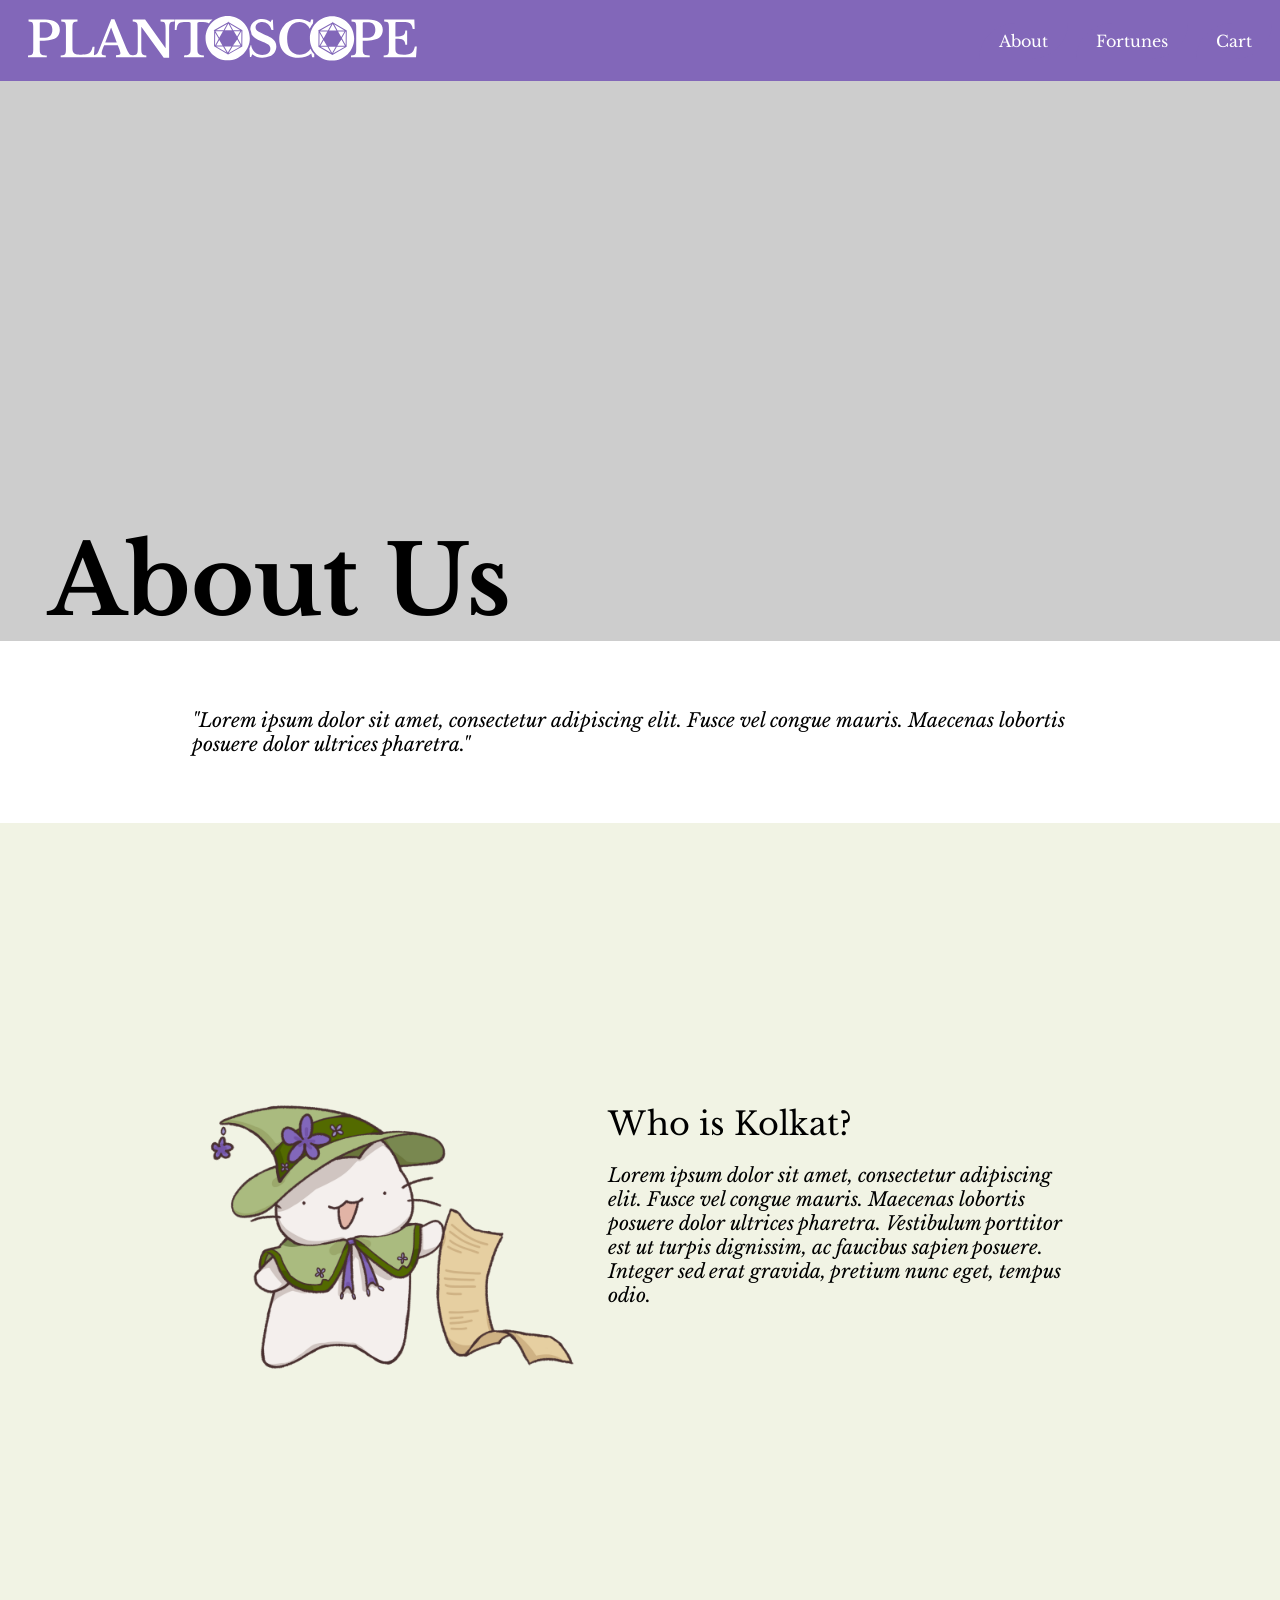
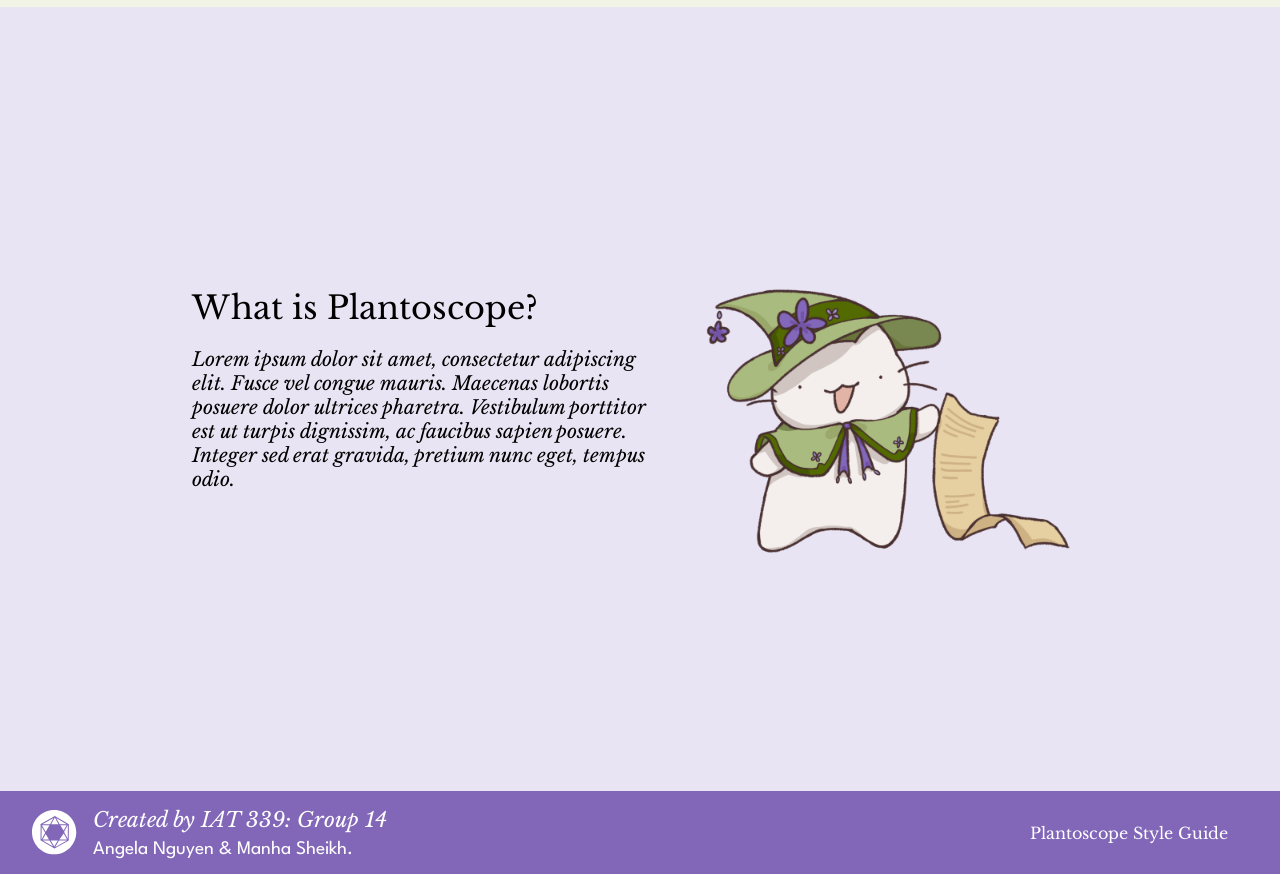
==== about.html @ 6a0a6029 "changed home to index, and style-guide.html. relinked everything" ====
<!doctype html>

<html lang="en">
  <!-- 
  About page!
  -->

  <head>
    <meta charset="utf-8">
    <title>✿ [About] Plantoscope</title>

    <meta name="viewport" content="width=device-width, initial-scale=1">

    <link href="css/main.css" rel="stylesheet">
    <link href="css/about.css" rel="stylesheet">
  </head>

  <body class="remove-pad-marg">
    <div class="body-wrapper">
      <!-- Navigation on the top page -->
      <header>
        <h1 class="visually-hidden">Plantoscope: About</h1>
        <nav>
          <a class="button-nav" href="index.html">
            <img class="nav-logo" src="img/logo.svg" alt="Plantoscope Logo">
          </a>
          <div>
            <a class="button-nav" href="about.html">About</a>
            <a class="button-nav" href="product_listing.html">Fortunes</a>
            <a class="button-nav" href="cart.html">Cart</a>
          </div>
        </nav>
      </header>

      <!-- Hero section -->
      <div class="hero hero-fix">
        <h1 class="hero-heading">About Us</h1>
      </div>

      <!-- Rest of body -->
      <div class="section section-short">
        <h3>
          "Lorem ipsum dolor sit amet, consectetur adipiscing elit. Fusce vel congue mauris. Maecenas lobortis posuere dolor ultrices pharetra."
        </h3>
      </div>

      <div class="section section-row section-green">
        <img class="section-img" src="img/kolkat.png" alt="Kolkat">
        <div>
          <h2>Who is Kolkat?</h2>
          <h3>
            Lorem ipsum dolor sit amet, consectetur adipiscing elit. Fusce vel congue mauris. Maecenas lobortis posuere dolor ultrices pharetra. Vestibulum porttitor est ut turpis dignissim, ac faucibus sapien posuere. Integer sed erat gravida, pretium nunc eget, tempus odio.
          </h3>
        </div>
      </div>

      <div class="section section-row section-purple">
        <div>
          <h2>What is Plantoscope?</h2>
          <h3>
            Lorem ipsum dolor sit amet, consectetur adipiscing elit. Fusce vel congue mauris. Maecenas lobortis posuere dolor ultrices pharetra. Vestibulum porttitor est ut turpis dignissim, ac faucibus sapien posuere. Integer sed erat gravida, pretium nunc eget, tempus odio.
          </h3>
        </div>

        <img class="section-img" src="img/kolkat.png" alt="Kolkat">
      </div>
    </div>

    <!-- Footer ALWAYS under the minimum 100% vh -->
    <footer>
      <!-- left side of footer that stacks on top -->
      <div class="footer">
        <div class="footer-left">
          <img alt="Plantoscope Small logo" src="img/small-logo.svg">
          <div class="footer-text">
            <h4>Created by IAT 339: Group 14</h4>
            <h5>Angela Nguyen & Manha Sheikh.</h5>
          </div>
        </div>
        <!-- right side of footer, button to the style guide. -->
        <a class="button-nav" href="style-guide.html"> Plantoscope Style Guide</a>
      </div>
    </footer>
  </body>
</html>
---- css/main.css ----
/*
  STYLE GUIDE STYLING 
  Default styling for the style guide 
*/

/* Import fonts.css */
@import url("./fonts.css");

/*variables: https://www.w3schools.com/CSS/css3_variables.asp */
:root {
  --transition-duration: 0.2s;

  /* purples */
  --neutral-purple: #e9e4f3;
  --light-purple: #9e93c9;
  --medium-purple: #8267b9;
  --dark-purple: #534372;

  /* greens */
  --neutral-green: #f1f3e4;
  --light-green: #a9ba7f;
  --medium-green: #739600;
  --dark-green: #526903;

  /* monochromes */
  --light-greyish-green: #969f94;
  --light-greyish-purple: #a59eac;
  --medium-grey: #808080;
  --light-grey: #cdcdcd;
  --white: #ffffff;
  --black: #000000;
  --off-black: #323232;
}

/* Global setting to border-box*/
*,
*::before,
*::after {
  box-sizing: border-box;
}

body {
  padding: 2rem;

  /* Default page font */
  font-family: "League_Spartan", sans-serif;
  font-style: normal;
  font-weight: 300;
}

.element {
  padding-bottom: 2rem;
  border-top-width: 0.15rem;
  border-top-style: solid;
  border-top-color: black;
}

/*
  Headings
*/
h1 {
  /* LB bold */
  display: inline-block;
  font-family: "Libre_Baskerville";
  font-weight: bold;
  font-style: normal;
  font-size: 3rem;
}

h2 {
  /* LB regular */
  font-family: "Libre_Baskerville";
  font-weight: normal;
  font-style: normal;
  font-size: 2rem;
}

h3 {
  /* LB italic */
  font-family: "Libre_Baskerville";
  font-weight: normal;
  font-style: italic;
  font-size: 1.2rem;
}

h4 {
  /* LB italic */
  font-family: "Libre_Baskerville";
  font-weight: normal;
  font-style: italic;
  font-size: 1.3rem;
}

h5,
summary {
  font-family: "League_Spartan";
  font-weight: normal;
  font-style: normal;
  font-size: 1.2rem;
}

p,
label {
  font-family: "League_Spartan";
  font-weight: 300;
  font-style: normal;
  font-size: 1.2rem;
}

.caption {
  font-family: "League_Spartan";
  font-weight: 300;
  font-style: italic;
  font-size: 1.1rem;
}

nav a:hover,
nav a:focus {
  text-decoration: none;
}

code {
  background-color: #eee;
  padding: 0.5rem;
  display: block;
}

summary {
  color: var(--dark-green);
}

/* 
  INTERACTIVE ELEMENTS -------------------
*/

.button {
  font-family: "Libre_Baskerville", serif;
  font-style: italic;
  font-size: 1.25rem;
  padding: 2px 24px;
  /* make corners round: https://www.w3schools.com/css/css3_borders.asp */
  border-radius: 8px;
  border: 2px solid var(--light-green);
  color: var(--light-green);
  background-color: var(--neutral-green);
  transition: 0.5s;
}

.button:hover {
  border-top-left-radius:0;
  border-bottom-right-radius:0;
  border-top-right-radius: 50px;
  border-bottom-left-radius: 50px;
  border-color: var(--dark-green);
  color: white;
  background-color: var(--medium-green);
  border: 2px solid var(--dark-green);
}

.button:active {
  border-color: var(--dark-green);
  color: white;
  background-color: var(--dark-green);
  border: 2px solid var(--dark-green);
  transition: 0.25s;
}

/* Styling for the navigation bar + its buttons */
nav {
  display: flex;
  flex-direction: column;
  align-items: center;
  gap: 1rem;
  width: 100%;
  background-color: var(--medium-purple);
  padding: 0.5rem;
}

nav div {
  display: flex;
  flex-wrap: wrap;
  justify-content: center;
  /* flex-direction: column; */
  gap: 0.5rem;
}

.button-nav {
  font-family: "Libre_Baskerville";
  font-weight: normal;
  display: inline-block;
  padding: 0.5rem 1.25rem;
  color: white;
  text-decoration: none;
  transition-property: background-color;
  transition-duration: 0.5s;
  background-color: var(--medium-purple);
}

nav div .button-nav {
  border-top-left-radius: 50px;
  border-bottom-right-radius: 50px;
}

.button-nav:hover {
  background-color: var(--medium-green);
}

.button-nav:active {
  background-color: var(--dark-green);
  color: white;
  transition: 0.25s;
}

.nav-logo {
  height: auto;
  width: 100%;
  display: block;
}

.intext-link {
  font-family: "Libre Baskerville";
  font-style: italic;
  color: var(--dark-purple);
  transition: 0.3s;
}

.intext-link:hover,
.intext-link:focus {
  color: var(--medium-purple);
  text-decoration: underline dashed;
}

.intext-link:active {
  color: var(--dark-green);
  transition: 0.2s;
}

/*
  FORM ELEMENTS -------------------
*/
/* make form fields stack vertically with spacing */
.form-column {
  display: flex;
  flex-direction: column;
  gap: 8px;
}

/* make them a row instead. */
.form-row {
  display: inline-flex;
  flex-direction: row;
  flex-wrap: wrap;
  width: 100%;
  gap: 8px;
}

/* allow it */
.form-row .text-input-label {
  flex: 1 1 130px;
  width: auto;
}

/*
  Labels
*/

.text-input-label {
  display: flex;
  flex-direction: column;
  gap: 4px;
  font-weight: normal;
  width: 100%;
}

/*
  Radio Button

  References:
  - https://moderncss.dev/pure-css-custom-styled-radio-buttons/
  - https://dev.to/shubhamtiwari909/custom-checkbox-and-radio-buttons-in-css-2n38
  - https://www.w3schools.com/howto/howto_css_custom_checkbox.asp
  - https://developer.mozilla.org/en-US/docs/Learn_web_development/Extensions/Forms/UI_pseudo-classes?utm_source=chatgpt.com#using_generated_content_with_pseudo-classes 
  - https://developer.mozilla.org/en-US/play?uuid=8b6abb93f48a552d18a3b12d961fb0dc7f7cf51d&state=vVLBbtswDP0VQqe0iOPEQXtQvAJbP2HHeQdaom01iiRIcuq0yL8PVpI1Cbagh2EXQXzkI58e9c66uNGMs7KxfvNUGYCyUaRloJgigFJTS0Y%2BPXfWBoKd7T00uLVeRYLG9yqW%2BbHkSHDHy8jFmvTvEKBUxvUR4s7Rl4p5lMpWDAxuxjA1qxhsUfdjLDryflcxyM86PB%2FA04D8fEKZu3%2BtoUaDBq80fDuA%2F0tDiB5f6z948f0jcVNLmZ%2FttMyPq2ZTJkJgnCUtPy61%2FIT3kYnOEXo0gjgYa2hVmX1lKnOD8qpk7DgUczesxrgj1XbxDKitl%2BSzkdUHDotLnEPhBghWKwmtx11K5ffwVb70IQaIHYGzQUVlDdgmxaIjsa7tQAGsSUikIUKNgbQyBPf52GRLPiqBOkOtWsMhK46DbR%2FHsk%2B8kPOaGuvp8FKpgtO441BrK9aplbAmkokcKgYVW535sbj2Y%2FEXPx5PMIp1621vZCastp6DJ5kyjTUxC%2BqNOCxmBW0SGD2aMG6WH64aI02WbpjC0g13EARqmszvLmsz61WrDAdBJpL%2FSCZ7OaDWMJ8tAxAGypS5bU5aA8lLkz6la3Gm63q06GslspreFPnJfFY8TOF0PjxOoRip%2B%2FSbX8bPzKYsdrQhxplEv2b7Xw%3D%3D&srcPrefix=%2Fen-US%2Fdocs%2FLearn_web_development%2FExtensions%2FForms%2FUI_pseudo-classes%2F
  - https://www.youtube.com/watch?v=YEmdHbQBCSQ for visual learning of positons  
*/
.radio-button-container {
  display: inline-flex;
  flex-direction: row;
  align-items: flex-start;
  gap: 8px;
}

.radio-button {
  /* hides the default radio button */
  appearance: none;
  outline: none;
  margin: 0;
  padding: 0;

  /* custom styling */
  width: 20px;
  height: 20px;
  border-top-left-radius: 50%;
  border-bottom-right-radius: 50%;
  border: 2px solid var(--light-purple);
  flex-shrink: 0;

  position: relative;
}

.radio-button:checked {
  border: 2px solid var(--medium-green);
}

/* need to create a "pseudo element" for the custom tick on a radio button*/
.radio-button::before {
  content: "";
  width: 10px;
  height: 10px;
  border-top-left-radius: 50%;
  border-bottom-right-radius: 50%;
  background-color: var(--medium-green);

  position: absolute;
  top: 50%;
  left: 50%;
  transform: translate(-50%, -50%) scale(0);
}

.radio-button:checked::before {
  transform: translate(-50%, -50%) scale(1);
}

.radio-button:hover,
.radio-button:focus {
  outline: none;
  border: 2px solid var(--medium-green);
}

/*
  Text Input fields
*/
/* default input field styling */
.text-input {
  min-width: none;
  width: 100%;
  padding-top: 8px;
  padding-bottom: 8px;
  padding-left: 12px;
  padding-right: 12px;
  border: 2px solid var(--light-green);
  border-top-left-radius: 12px;
  border-bottom-right-radius: 12px;
}

/* when the input field is hovered on */
.text-input:hover {
  transition-duration: var(--transition-duration);
  border: 2px solid var(--medium-green);
  border-top-left-radius:0;
  border-bottom-right-radius:0;
  border-top-right-radius: 12px;
  border-bottom-left-radius: 12px;
  outline: none;
}

/* when the input field is currently selected/active */
.text-input:focus {
  border: 2px solid var(--light-purple);
  border-top-left-radius:0;
  border-bottom-right-radius:0;
  border-top-right-radius: 12px;
  border-bottom-left-radius: 12px;
  outline: none;
}

/* Placeholder text when nothing is entered */
.text-input::placeholder {
  color: var(--light-greyish-purple);
}

/*
  Image Links
*/
.image-link-a {
  display: inline-flex;
  position: relative;
  border: 2px solid var(--light-purple);
  border-radius: 8%;
  transition: var(--transition-duration);
}

.image-link-img {
  /* 
    I wanted to resize the image... 
    its quite big.
  */
  max-width: 300px;
  min-width: 150px;
  width: 100%;
  height: auto;
  transition: var(--transition-duration);
}

/* 
  adds yet another pseudo
  this time over the image, similar to the radio button tick.
*/
.image-link-a::before {
  content: "🔗";
  position: absolute;
  top: 0;
  right: 0;
  padding: 8px;

  /* 
    force this to render above when the image gets transformed 
    reference: https://developer.mozilla.org/en-US/docs/Web/CSS/Reference/Properties/z-index
  
    the "future" transformation of the image will be scaled down,
    causing the pseudo element to be "under" the image, which isn't what
    I wanted! by setting z-index to 1, it forces the pseudo element
    to be rendered above the image because the image has a default z-index of 0.
  */
  z-index: 1;
}

.image-link-a:hover {
  border: 2px solid var(--medium-green);
  border-radius: 5%;
}

/*
  Affects the image only when the link is hovered on,
  and not just the image itself!
*/
.image-link-a:hover .image-link-img {
  transform: scale(0.95);
}

/* 
  TEXT ELEMENTS -------------------
*/

/*
  Ordered list
  reference: https://catalin.red/css3-ordered-list-styles/
*/
.num-list-green::marker {
  font-family: "Libre_Baskerville", serif;
  font-style: normal;
  color: var(--dark-green);
}

.num-list-purple::marker {
  font-family: "Libre_Baskerville", serif;
  font-style: normal;
  color: var(--dark-purple);
}

/* 
  COMBINED ELEMENTS -------------------
*/

/* product listing stuff */
.box {
  display: flex;
  gap: 1rem;
  flex-wrap: wrap;
  justify-content: center;
  align-items: center;
}

.product-grid {
  /* Removes the padding around the ul */
  padding: 1rem;
  justify-items: space-around; /* so the listings aren't touching the edge */
  grid-template-columns: auto;
  /* add more space between each row */
  row-gap: 3rem;
}

/* effects only the li in .product-grid */
.product-grid.box {
  max-width: fit-content;
}

.product-grid li {
  list-style: none;
  display: inline-block;
  width: 100%;
  max-width: 350px;
}

/* link of each item */
.grid-item {
  display: inline-block;
  text-decoration: none;
  transition: 0.3s;
}

.card-container {
  border: 1px solid var(--black);
  border-radius: 8px;
  border: 2px solid var(--light-green);
  padding: 1rem;
  background-color: var(--neutral-green);
  transition-duration: 0.3s;
}

.product-name {
  font-family: "Libre Baskerville";
  font-style: normal;
  font-weight: normal;
  font-size: 1.5rem;
  color: var(--dark-green);
  text-decoration: none;
  transition-duration: 0.3s;
  margin: 24px0 8px0;
}

.product-price {
  font-family: "League_Spartan";
  font-weight: normal;
  color: var(--dark-green);
  text-decoration: none;
  transition-duration: 0.3s;
  margin:0;
  margin-bottom: 8px;
}

.product-details {
  /* display: flex;
  flex-direction: column;
  gap: 8px; */
  width: fit-content;
  height: fit-content;
  display: flex;
  flex-direction: column;
  gap: 16px;
  margin-top: 16px;
}

.grid-item:hover .card-container,
.grid-item:focus .card-container {
  background-color: var(--dark-green);
  border-color: var(--dark-green);
}

.grid-item:hover .product-name,
.grid-item:focus .product-name {
  color: var(--neutral-green);
}

.grid-item:hover .product-price,
.grid-item:focus .product-price {
  color: var(--neutral-green);
}

.product-image {
  /* change width to fit within the product listing */
  width: 100%;
  height: auto;
  border-radius: 8px;
}

/*
  Payment form stuff

  At least the field and name is reusable!
*/
.payment-form-legend {
  font-family: "Libre_Baskerville", serif;
  font-size: 1.3rem;
  color: var(--dark-purple);
  margin-left: -9px;
  padding-left: 8px;
  padding-right: 8px;
}

.payment-form-group {
  display: flex;
  flex-direction: column;
  gap: 8px;
  padding: 16px;
  border-radius: 8px;
  border: 2px solid var(--light-grey);
  border-style: dashed;
}

.payment-form {
  gap: 24px;
  display: flex;
  flex-direction: column;
  max-width: 800px;

  container-type: inline-size;
}

/*
  Specific form groups
*/
.payment-form-ratio-1-2 {
  display: grid;
  grid-template-columns: auto;
  gap: 8px;
}

/* 
COMPONENTS 
*/

.page {
  padding: 0;
  margin: 0;
}

.section {
  padding: 3rem;
}

.section-center{
  display: flex;
  flex-direction: column;
  align-items: center;
  padding: 0 2rem;
}

.section .button {
  width: fit-content;
  margin-left: auto;
}

.light-purple {
  background-color: var(--light-purple);
  color: var(--white);
}

/* NEWS COMPONENT */
.news {
  display: flex;
  flex-direction: column;
  /* grid-template-columns: auto auto; */
  gap: 2rem;
  align-items: center;
  border-bottom: 2px dashed var(--medium-grey);
}

.news-img {
  max-width: 100%;
  height: auto;
}

.news-title {
  padding-top: 2rem;
  font-size: 1.2rem;
}

@media (min-width: 600px) {
  /* make each news element a grid box so title can span two columns */
  .news {
    display: grid;
    grid-template-columns: auto auto;
    padding-bottom: 3rem;
  }

  .news-details {
    /* getting the title to span two colums: https://www.w3schools.com/css/css_grid_item.asp */
    grid-column-start: 1;
    grid-column-end: 3;
    /* margin-bottom: 1rem; */
    font-size: 1.5rem;
  }
}

@media (min-width: 900px) {
  /* when screen gets big enough for two colums  */
  .news-grid {
    display: grid;
    grid-template-columns: auto auto;
    gap: 2rem;
  }
}

@media (min-width: 1200px) {
  /* news size gets maxxed out */
  .news {
    max-width: 373.375px;
  }

  .news-grid {
    /* justify-content: space-around; */
    gap: 4rem;
  }
}

@media (min-width: 500px) {
  .section {
    padding: 4rem;
  }
}
@media (min-width: 600px) {
  .section {
    padding: 5.5rem;
  }
}

@media (min-width: 700px) {
  .section {
    padding: 7rem;
  }
}

@media (min-width: 900px) {
  .section {
    padding: 9rem;
  }
}

@media (min-width: 1200px) {
  .section {
    padding: 12rem;
  }

  .section p,
  h2,
  .button {
    max-width: 816px;
  }

  .content-info {
    display: flex;
    flex-direction: column;
    align-items: center;
    gap: 3rem;
  }

  .content-info .button {
    /* stops it from moving right */
    margin-left: 0;
  }
}

.product-desc-card {
  display: grid;
  grid-template-columns: 1fr 1fr;
  gap: 3rem;
  max-width: 100%;
  align-items: center;

  border: 2px solid var(--medium-green);
  padding: 1rem;
  border-radius: 12px0;
  margin: 5rem 15rem;
}

.product-desc-img {
  width: 100%;
  height: auto;
  display: block;
}

.product-details h1,
h2 {
  justify-content: space-around;
  margin: 0;
  padding-right: 2rem;
}

.product-card-interact {
  /* display: flex; */
  align-items: end;
  max-width: fit-content;
}

/* 
HERO SECTION STYLING 
*/

.hero {
  /* gradients reference: https://www.w3schools.com/css/css3_gradients.asp */
  /* background-image: linear-gradient(to bottom, var(--medium-purple), var(--white)); */
  background-color: var(--light-grey);
  padding: 3rem;
  margin: auto;
  height: 35rem;
  position: relative;
}

.hero-heading {
  position: absolute;
  left: 3rem;
  bottom: 0;
  margin: 0;
}

.hero h1 {
  max-width: 80%;

  /* font-size: 6rem; */
}

@media (min-width: 500px) {
  .hero h1 {
    font-size: 4rem;
  }
}

@media (min-width: 800px) {
  .hero h1 {
    font-size: 5rem;
  }
}

@media (min-width: 1200px) {
  .hero h1 {
    font-size: 6rem;
  }
}

@container (min-width: 400px) {
  .payment-form-ratio-1-2 {
    grid-template-columns: 1fr 2fr;
  }
}

.payment-form-ratio-1-1 {
  display: grid;
  grid-template-columns: auto;
  gap: 8px;
}

@container (min-width: 400px) {
  .payment-form-ratio-1-1 {
    grid-template-columns: 1fr 1fr;
  }
}

.payment-form-ratio-1-1-1 {
  display: grid;
  grid-template-columns: auto;
  gap: 8px;
}

@container (min-width: 400px) {
  .payment-form-ratio-1-1-1 {
    grid-template-columns: 1fr 1fr;
    grid-auto-flow: dense;
  }

  /* 
  force the last child element to span both columns
  HAVE to use >* to target all elements 
  inside of the last child
  */
  .payment-form-ratio-1-1-1 > *:last-child {
    grid-column: span 2;
  }
}

@container (min-width: 550px) {
  .payment-form-ratio-1-1-1 {
    grid-template-columns: 1fr 1fr 1fr;
  }

  /* reset the last child element */
  .payment-form-ratio-1-1-1 > *:last-child {
    grid-column: auto;
  }
}

/*
  Checkbox
*/

.checkbox-label {
  display: flex;
  gap: 4px;
}

.checkbox-input {
  appearance: none;
  padding-right: 8px;

  width: 16px;
  height: 16px;
  border-radius: 2px;
  border: 2px solid var(--light-purple);

  position: relative;
}

.checkbox-input:hover {
  border: 2px solid var(--medium-green);
}

.checkbox-input:checked {
  border: 2px solid var(--medium-green);
}

.checkbox-input:checked:hover {
  border: 2px solid var(--light-green);
}

.checkbox-input::before {
  content: "✖";
  display: flex;
  align-items: center;
  justify-content: center;

  width: 16px;
  height: 16px;

  color: var(--medium-green);

  position: absolute;
  top: 45%;
  left: 50%;
  transform: translate(-50%, -50%) scale(0);
}

.checkbox-input:checked::before {
  transform: translate(-50%, -50%) scale(1);
}

/* 
  Dropdown menu stuff
  reference: https://developer.mozilla.org/en-US/docs/Learn_web_development/Extensions/Forms/Customizable_select 
*/
.dropdown-input {
  background-color: var(--neutral-green);
}

.dropdown-item {
  background-color: var(--neutral-green);
}

/*
  Hover states, the dropdown icon too are all
  overriden by the browser's default.
  there is a way to disable that depending on your browser (ex. chrome)
  but it's a hassle and I can't see it (I'm on firefox)
  - angela
*/

/*
  Checkout Cart
*/
.checkout-cart {
  display: flex;
  width: 100%;
  flex-direction: column;
  max-width: 1000px;
  gap: 16px;

  container-type: inline-size;
}

.checkout-cart-list {
  display: flex;
  flex-direction: column;
  max-width: 1000px;
  gap: 16px;

  border: 2px solid var(--medium-purple);
  padding: 16px;
  border-radius: 8px;
}

.checkout-item-card {
  display: grid;
  grid-template-columns: 1fr;
  align-items: center;
  padding: 16px;
  border: 1.5px solid var(--dark-green);
  border-radius: 12px;
  border-bottom-left-radius:0;
  border-top-right-radius:0;

  max-width: 100%;
}

.horizontal-bar {
  border: none;
  border-top: 2px dashed var(--light-green);
  width: 100%;
  border-radius: 2px;
  margin:0;
}

.checkout-cart-summary {
  display: flex;
  flex-direction: column;
  gap: 8px;

  padding: 16px;
  border: 2px solid var(--medium-purple);
  border-radius: 8px;
}

.checkout-cart-summary-row {
  display: flex;
  flex-direction: row;
  align-items: center;
  justify-content: space-between;
  height: fit-content;
}

.checkout-cart-emphasis-text {
  color: var(--dark-green);
  font-weight: bold;
  font-size: 1.2rem;
}

.visually-hidden {
  display: none;
}

/* Removes the padding */
.checkout-cart-summary-row h5,
.checkout-cart-summary-row p {
  margin-bottom:0;
  margin-top:0;
}

.checkout-item-img {
  max-width: 100px;
  height: auto;
}

.checkout-item-details {
  width: fit-content;
  height: fit-content;
  display: flex;
  flex-direction: column;
  gap: 16px;
  margin-top: 16px;
}

/* removes the auto margin */
.checkout-item-details h3,
.checkout-item-details p {
  margin: 0;
}

.checkout-quantity-button-group {
  width: fit-content;

  display: grid;
  grid-template-columns: auto auto auto;
  place-items: center;
  gap: 8px;
}

.checkout-quantity-button {
  background-color: var(--neutral-purple);
  width: 20px;
  height: 20px;
  border-top-left-radius: 50%;
  border-bottom-right-radius: 50%;
  border: 2px solid var(--light-purple);
  flex-shrink: 0;
}

.checkout-quantity-button:hover {
  background-color: var(--neutral-green);
  border: 2px solid var(--light-green);
}

.checkout-quantity-button:active {
  background-color: var(--neutral-green);
  border: 2px solid var(--medium-green);
  color: var(--dark-green);
}

.checkout-total-item-price {
  width: fit-content;
  font-weight: normal;
  color: var(--dark-green);
}

/*
  Media Query specifics
  since it's read top to bottom, these
  should be on the bottom for it to take effect
*/
@container (min-width: 400px) {
  .checkout-item-card {
    grid-template-columns: auto 1fr;
    row-gap:0;
    column-gap: 24px;
  }

  .checkout-quantity-button-group {
    width: 100%;
  }

  .checkout-item-details {
    margin-top:0;
  }
}

@container (min-width: 600px) {
  .checkout-item-card {
    grid-template-columns: auto 1fr auto auto;
    column-gap: 24px;
  }

  .checkout-item-details {
    margin-top:0;
  }
}

/*
  Branding guide at the end 
*/
.branding-guide {
  width: 100%;
  height: auto;
}

/* responsive screen stuff for product listing and nav bar*/
@media (min-width: 425px) {
  nav div {
    display: flex;
    flex-wrap: wrap;
    flex-direction: row;
    gap: 0.5rem;
  }
}

@media (min-width: 576px) {
  .box {
    display: grid;
    grid-template-columns: 1fr 1fr;
  }
}

@media (min-width: 768px) {
  .box {
    grid-template-columns: 1fr 1fr 1fr;
  }
}

@media (min-width: 1024px) {
  nav {
    display: flex;
    flex-direction: row;
    justify-content: space-between;
  }

  .nav-logo {
    height: auto;
    width: 100%;
    display: inline-block;
  }
}

/* Force Overrides */
.bold-text {
  font-weight: bold;
  font-style: normal;
}

/*
  Footer stuff
*/
.footer {
  display: flex;
  flex-direction: column;
  align-items: center;
  justify-content: center;
  width: 100%;
  background-color: var(--medium-purple);
  gap: 1.5rem;
  padding: 2rem;
}

.footer h4,
.footer h5 {
  /* remove the default margin used elsewhere */
  margin:0;
  color: var(--white);
}

.footer-text {
  display: flex;
  flex-direction: column;
  align-items: center;
  gap: 0.5rem;
}

.footer-left {
  display: flex;
  flex-direction: column;
  align-items: center;
  gap: 1rem;
}

.footer-left img {
  height: auto;
  width: 40px;
}

@media (min-width: 700px) {
  .footer {
    flex-direction: row;
    justify-content: space-between;

    /* top-bottom 1rem, left-right 2 rem*/
    padding: 1rem 2rem;
  }

  .footer-text {
    align-items: flex-start;
  }

  .footer-left {
    flex-direction: row;
    align-items: center;
  }

  .footer-left img {
    height: auto;
    width: auto;
  }
}
---- css/about.css ----
/* 
    the main body element comes with paddings ands tuff 
    todo: uniform this and move to a "main" css file.
    this is mainly just quickly put together for demonstration
*/
.remove-pad-marg {
  padding: 0;
  margin: 0;
}

.body-wrapper {
  display: flex;
  flex-direction: column;
  min-height: 100vh;
}

.page-inner {
  /* just sets the "universal" padding,
    fills out the entire space, and gaps by default*/
  flex: 1;
  display: flex;
  padding: 2rem;
  gap: 1rem;
}

.center-text {
  text-align: center;
  width: 100%;
  max-width: 400px;
}

.hero-fix{
    margin: 0;
}

.section-short{
  padding-top: 3rem;
  padding-bottom: 3rem;
}

.section-row{
  display: flex;
  flex-direction: row;
  gap: 1rem;
  justify-content: center;
  align-items: center;
}

/* TODO - Unify this */
.section-green{
  background-color: #f1f3e4;
}

.section-purple{
  background-color: #e9e4f3;
}

.section-img{
  width: 100%;
  max-width: 400px;
  height: auto;
  object-fit: cover;
}
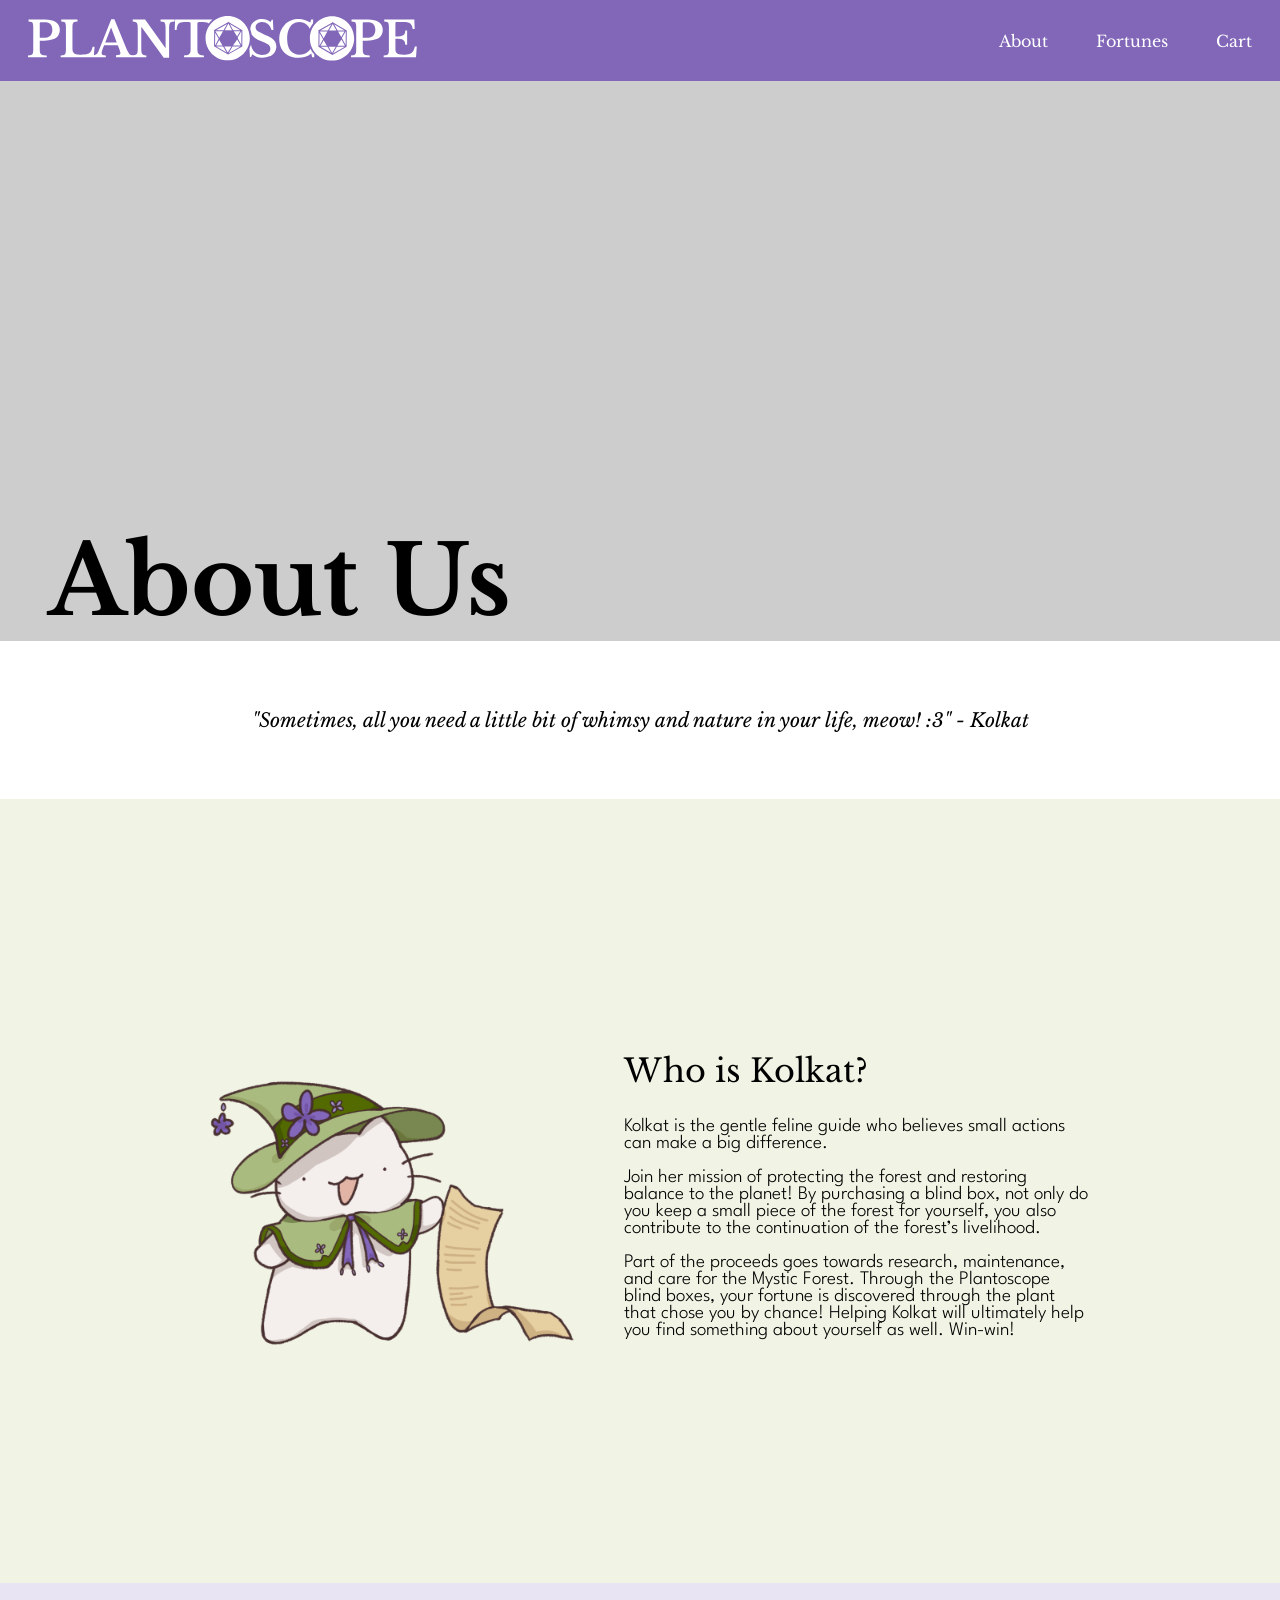
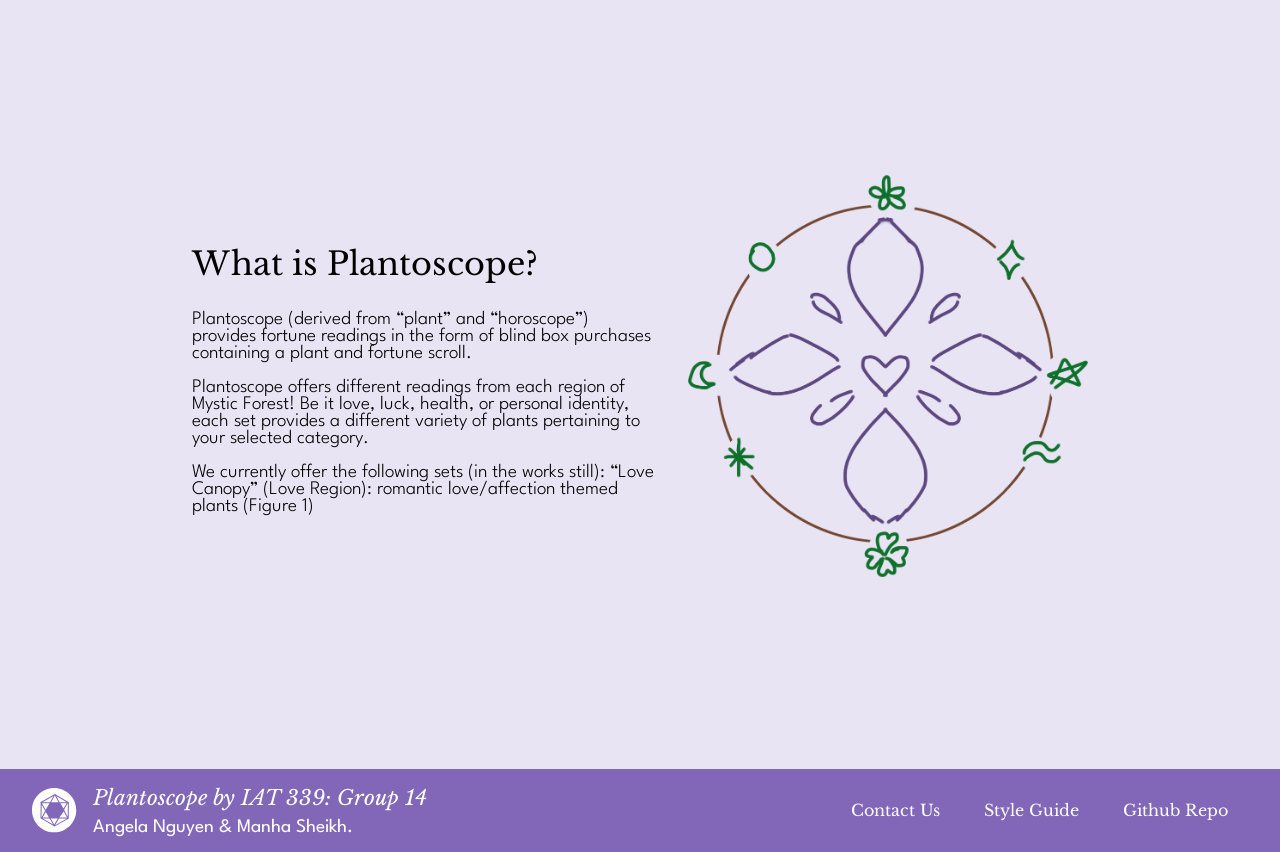
==== commit 233d065b: "modified about us page to have 'real' content, changed only footer on about us and contact page, add" ====
--- a/about.html
+++ b/about.html
@@ -38,9 +38,10 @@
       </div>
 
       <!-- Rest of body -->
-      <div class="section section-short">
+      <div class="section section-row section-short">
         <h3>
-          "Lorem ipsum dolor sit amet, consectetur adipiscing elit. Fusce vel congue mauris. Maecenas lobortis posuere dolor ultrices pharetra."
+          "Sometimes, all you need a little bit of whimsy and nature in your
+          life, meow! :3" - Kolkat
         </h3>
       </div>
 
@@ -48,21 +49,50 @@
         <img class="section-img" src="img/kolkat.png" alt="Kolkat">
         <div>
           <h2>Who is Kolkat?</h2>
-          <h3>
-            Lorem ipsum dolor sit amet, consectetur adipiscing elit. Fusce vel congue mauris. Maecenas lobortis posuere dolor ultrices pharetra. Vestibulum porttitor est ut turpis dignissim, ac faucibus sapien posuere. Integer sed erat gravida, pretium nunc eget, tempus odio.
-          </h3>
+
+          <p class="section-text">
+            Kolkat is the gentle feline guide who believes small actions can
+            make a big difference.
+            <br><br>
+            Join her mission of protecting the forest and restoring balance to
+            the planet! By purchasing a blind box, not only do you keep a small
+            piece of the forest for yourself, you also contribute to the
+            continuation of the forest’s livelihood.
+            <br><br>
+            Part of the proceeds goes towards research, maintenance, and care
+            for the Mystic Forest. Through the Plantoscope blind boxes, your
+            fortune is discovered through the plant that chose you by chance!
+            Helping Kolkat will ultimately help you find something about
+            yourself as well. Win-win!
+          </p>
         </div>
       </div>
 
       <div class="section section-row section-purple">
         <div>
           <h2>What is Plantoscope?</h2>
-          <h3>
-            Lorem ipsum dolor sit amet, consectetur adipiscing elit. Fusce vel congue mauris. Maecenas lobortis posuere dolor ultrices pharetra. Vestibulum porttitor est ut turpis dignissim, ac faucibus sapien posuere. Integer sed erat gravida, pretium nunc eget, tempus odio.
-          </h3>
+
+          <p class="section-text">
+            Plantoscope (derived from “plant” and “horoscope”) provides fortune
+            readings in the form of blind box purchases containing a plant and
+            fortune scroll.
+            <br><br>
+            Plantoscope offers different readings from each region of Mystic
+            Forest! Be it love, luck, health, or personal identity, each set
+            provides a different variety of plants pertaining to your selected
+            category.
+            <br><br>
+            We currently offer the following sets (in the works still): “Love
+            Canopy” (Love Region): romantic love/affection themed plants (Figure
+            1)
+          </p>
         </div>
 
-        <img class="section-img" src="img/kolkat.png" alt="Kolkat">
+        <img
+          class="section-img"
+          src="img/plantoscope-circle.png"
+          alt="Plantoscope Horoscope"
+        >
       </div>
     </div>
 
@@ -73,12 +103,21 @@
         <div class="footer-left">
           <img alt="Plantoscope Small logo" src="img/small-logo.svg">
           <div class="footer-text">
-            <h4>Created by IAT 339: Group 14</h4>
+            <h4>Plantoscope by IAT 339: Group 14</h4>
             <h5>Angela Nguyen & Manha Sheikh.</h5>
           </div>
         </div>
         <!-- right side of footer, button to the style guide. -->
-        <a class="button-nav" href="style-guide.html"> Plantoscope Style Guide</a>
+        <div>
+          <a class="button-nav" href="contact-us.html"> Contact Us</a>
+          <a class="button-nav" href="style-guide.html"> Style Guide</a>
+          <a
+            class="button-nav"
+            href="https://github.com/angela-t-n/iat339-kolkats"
+          >
+            Github Repo</a
+          >
+        </div>
       </div>
     </footer>
   </body>
--- a/css/main.css
+++ b/css/main.css
@@ -13,6 +13,7 @@
   /* purples */
   --neutral-purple: #e9e4f3;
   --light-purple: #9e93c9;
+  --pinkish-purple: #beaada;
   --medium-purple: #8267b9;
   --dark-purple: #534372;
 
@@ -33,6 +34,7 @@
 }
 
 /* Global setting to border-box*/
+/* padding and border are included in the calculation of the width and height: https://www.w3schools.com/css/css3_box-sizing.asp */
 *,
 *::before,
 *::after {
@@ -147,8 +149,8 @@
 }
 
 .button:hover {
-  border-top-left-radius:0;
-  border-bottom-right-radius:0;
+  border-top-left-radius: 0;
+  border-bottom-right-radius: 0;
   border-top-right-radius: 50px;
   border-bottom-left-radius: 50px;
   border-color: var(--dark-green);
@@ -214,6 +216,7 @@
 .nav-logo {
   height: auto;
   width: 100%;
+  /* spans entire width of parent element */
   display: block;
 }
 
@@ -357,8 +360,8 @@
 .text-input:hover {
   transition-duration: var(--transition-duration);
   border: 2px solid var(--medium-green);
-  border-top-left-radius:0;
-  border-bottom-right-radius:0;
+  border-top-left-radius: 0;
+  border-bottom-right-radius: 0;
   border-top-right-radius: 12px;
   border-bottom-left-radius: 12px;
   outline: none;
@@ -367,8 +370,8 @@
 /* when the input field is currently selected/active */
 .text-input:focus {
   border: 2px solid var(--light-purple);
-  border-top-left-radius:0;
-  border-bottom-right-radius:0;
+  border-top-left-radius: 0;
+  border-bottom-right-radius: 0;
   border-top-right-radius: 12px;
   border-bottom-left-radius: 12px;
   outline: none;
@@ -525,7 +528,7 @@
   color: var(--dark-green);
   text-decoration: none;
   transition-duration: 0.3s;
-  margin:0;
+  margin: 0;
   margin-bottom: 8px;
 }
 
@@ -619,7 +622,7 @@
   padding: 3rem;
 }
 
-.section-center{
+.section-center {
   display: flex;
   flex-direction: column;
   align-items: center;
@@ -629,11 +632,6 @@
 .section .button {
   width: fit-content;
   margin-left: auto;
-}
-
-.light-purple {
-  background-color: var(--light-purple);
-  color: var(--white);
 }
 
 /* NEWS COMPONENT */
@@ -739,38 +737,6 @@
     /* stops it from moving right */
     margin-left: 0;
   }
-}
-
-.product-desc-card {
-  display: grid;
-  grid-template-columns: 1fr 1fr;
-  gap: 3rem;
-  max-width: 100%;
-  align-items: center;
-
-  border: 2px solid var(--medium-green);
-  padding: 1rem;
-  border-radius: 12px0;
-  margin: 5rem 15rem;
-}
-
-.product-desc-img {
-  width: 100%;
-  height: auto;
-  display: block;
-}
-
-.product-details h1,
-h2 {
-  justify-content: space-around;
-  margin: 0;
-  padding-right: 2rem;
-}
-
-.product-card-interact {
-  /* display: flex; */
-  align-items: end;
-  max-width: fit-content;
 }
 
 /* 
@@ -974,8 +940,8 @@
   padding: 16px;
   border: 1.5px solid var(--dark-green);
   border-radius: 12px;
-  border-bottom-left-radius:0;
-  border-top-right-radius:0;
+  border-bottom-left-radius: 0;
+  border-top-right-radius: 0;
 
   max-width: 100%;
 }
@@ -985,7 +951,7 @@
   border-top: 2px dashed var(--light-green);
   width: 100%;
   border-radius: 2px;
-  margin:0;
+  margin: 0;
 }
 
 .checkout-cart-summary {
@@ -1019,8 +985,8 @@
 /* Removes the padding */
 .checkout-cart-summary-row h5,
 .checkout-cart-summary-row p {
-  margin-bottom:0;
-  margin-top:0;
+  margin-bottom: 0;
+  margin-top: 0;
 }
 
 .checkout-item-img {
@@ -1087,7 +1053,7 @@
 @container (min-width: 400px) {
   .checkout-item-card {
     grid-template-columns: auto 1fr;
-    row-gap:0;
+    row-gap: 0;
     column-gap: 24px;
   }
 
@@ -1096,7 +1062,7 @@
   }
 
   .checkout-item-details {
-    margin-top:0;
+    margin-top: 0;
   }
 }
 
@@ -1107,7 +1073,7 @@
   }
 
   .checkout-item-details {
-    margin-top:0;
+    margin-top: 0;
   }
 }
 
@@ -1179,7 +1145,7 @@
 .footer h4,
 .footer h5 {
   /* remove the default margin used elsewhere */
-  margin:0;
+  margin: 0;
   color: var(--white);
 }
 
@@ -1202,7 +1168,7 @@
   width: 40px;
 }
 
-@media (min-width: 700px) {
+@media (min-width: 950px) {
   .footer {
     flex-direction: row;
     justify-content: space-between;
--- a/css/about.css
+++ b/css/about.css
@@ -8,6 +8,7 @@
   margin: 0;
 }
 
+/* forces the main body div to be the height of the window */
 .body-wrapper {
   display: flex;
   flex-direction: column;
@@ -29,35 +30,53 @@
   max-width: 400px;
 }
 
-.hero-fix{
-    margin: 0;
+.hero-fix {
+  margin: 0;
 }
 
-.section-short{
+.section-img {
+  width: 100%;
+  max-width: 400px;
+  height: auto;
+  object-fit: cover;
+}
+
+.section-short {
   padding-top: 3rem;
   padding-bottom: 3rem;
 }
 
-.section-row{
+.section-text {
+  max-width: auto;
+}
+
+.section-row {
   display: flex;
-  flex-direction: row;
-  gap: 1rem;
+  flex-direction: column;
+  gap: 2rem;
   justify-content: center;
   align-items: center;
 }
 
+@media (min-width: 1000px) {
+  .section-row {
+    display: flex;
+    flex-direction: row;
+    gap: 2rem;
+    justify-content: center;
+    align-items: center;
+  }
+
+  .section-text {
+    max-width: 700px;
+  }
+}
+
 /* TODO - Unify this */
-.section-green{
+.section-green {
   background-color: #f1f3e4;
 }
 
-.section-purple{
+.section-purple {
   background-color: #e9e4f3;
 }
-
-.section-img{
-  width: 100%;
-  max-width: 400px;
-  height: auto;
-  object-fit: cover;
-}
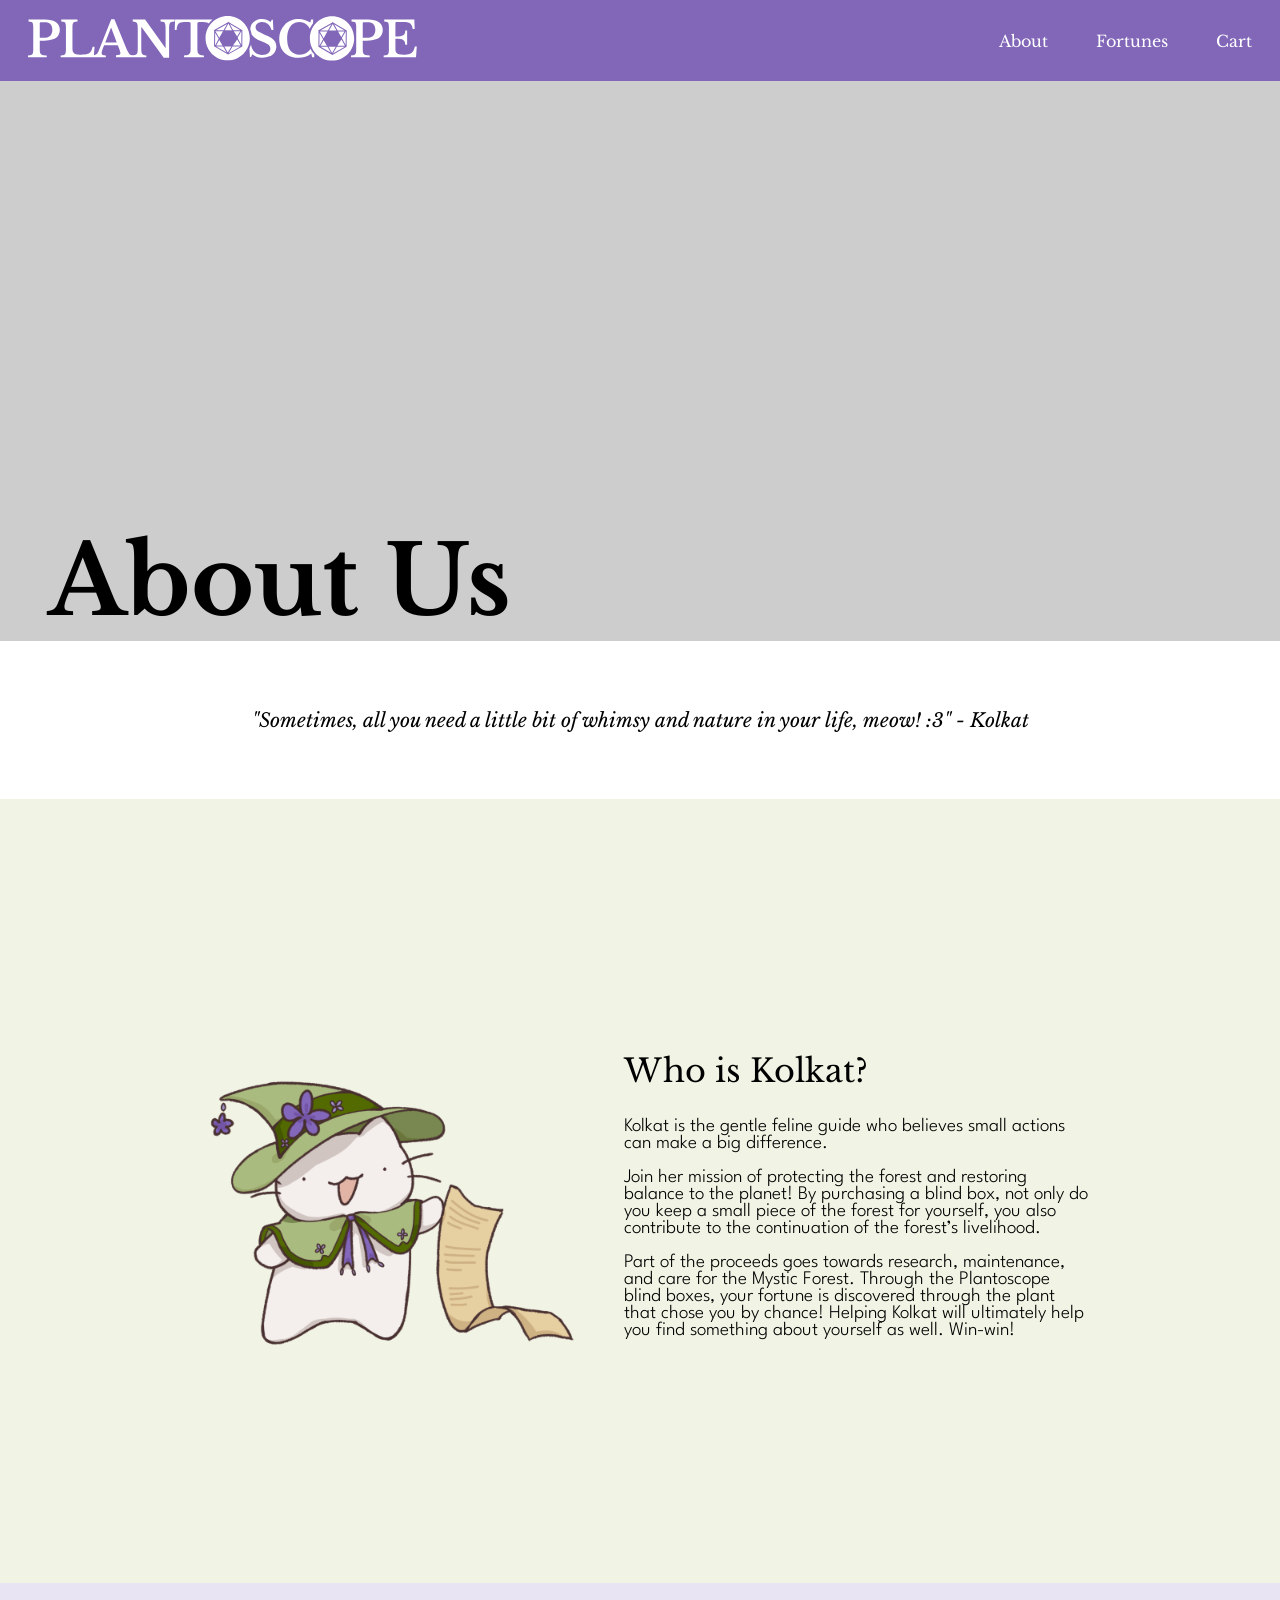
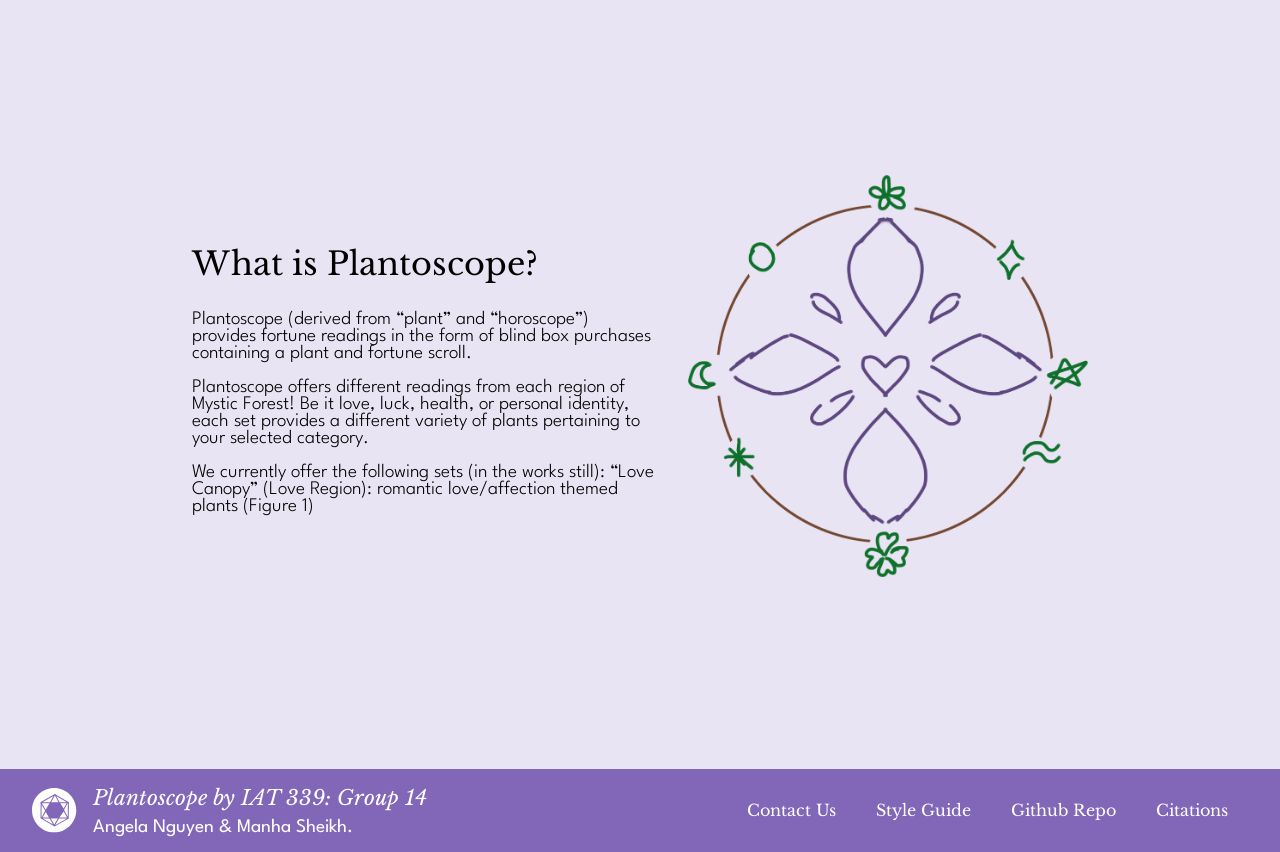
==== commit 0c19a43c: "updated footer, made contact page, styled textarea tag" ====
--- a/about.html
+++ b/about.html
@@ -38,14 +38,14 @@
       </div>
 
       <!-- Rest of body -->
-      <div class="section section-row section-short">
+      <div class="section section-flex-row section-short">
         <h3>
           "Sometimes, all you need a little bit of whimsy and nature in your
           life, meow! :3" - Kolkat
         </h3>
       </div>
 
-      <div class="section section-row section-green">
+      <div class="section section-flex-row section-green">
         <img class="section-img" src="img/kolkat.png" alt="Kolkat">
         <div>
           <h2>Who is Kolkat?</h2>
@@ -68,7 +68,7 @@
         </div>
       </div>
 
-      <div class="section section-row section-purple">
+      <div class="section section-flex-row section-purple">
         <div>
           <h2>What is Plantoscope?</h2>
 
@@ -108,15 +108,23 @@
           </div>
         </div>
         <!-- right side of footer, button to the style guide. -->
-        <div>
-          <a class="button-nav" href="contact-us.html"> Contact Us</a>
-          <a class="button-nav" href="style-guide.html"> Style Guide</a>
-          <a
-            class="button-nav"
-            href="https://github.com/angela-t-n/iat339-kolkats"
-          >
-            Github Repo</a
-          >
+        <div class="footer-buttons">
+          <div class="footer-button-rows">
+            <a class="button-nav" href="contact-us.html"> Contact Us</a>
+            <a class="button-nav" href="style-guide.html"> Style Guide</a>
+          </div>
+          <div class="footer-button-rows">
+            <a
+              class="button-nav"
+              href="https://github.com/angela-t-n/iat339-kolkats"
+            >
+              Github Repo</a
+            >
+
+            <a class="button-nav" href="style-guide.html#citations">
+              Citations</a
+            >
+          </div>
         </div>
       </div>
     </footer>
--- a/css/main.css
+++ b/css/main.css
@@ -356,6 +356,12 @@
   border-bottom-right-radius: 12px;
 }
 
+/* https://stackoverflow.com/questions/67079303/how-do-i-make-the-text-in-the-input-start-from-the-top */
+.input-text-field {
+  height: 5rem;
+  resize: vertical;
+}
+
 /* when the input field is hovered on */
 .text-input:hover {
   transition-duration: var(--transition-duration);
@@ -1151,6 +1157,7 @@
 
 .footer-text {
   display: flex;
+  flex-shrink: 0;
   flex-direction: column;
   align-items: center;
   gap: 0.5rem;
@@ -1160,6 +1167,7 @@
   display: flex;
   flex-direction: column;
   align-items: center;
+  text-align: center;
   gap: 1rem;
 }
 
@@ -1168,7 +1176,20 @@
   width: 40px;
 }
 
-@media (min-width: 950px) {
+.footer-buttons {
+  display: flex;
+  flex-wrap: wrap;
+  justify-content: center;
+  align-items: center;
+  max-width: fit-content;
+}
+
+.footer-button-rows {
+  display: grid;
+  grid-template-columns: auto auto;
+}
+
+@media (min-width: 800px) {
   .footer {
     flex-direction: row;
     justify-content: space-between;
@@ -1190,4 +1211,8 @@
     height: auto;
     width: auto;
   }
-}
+
+  .footer-buttons {
+    justify-content: flex-end;
+  }
+}
--- a/css/about.css
+++ b/css/about.css
@@ -34,6 +34,10 @@
   margin: 0;
 }
 
+.hero-short {
+  height: 20rem;
+}
+
 .section-img {
   width: 100%;
   max-width: 400px;
@@ -50,8 +54,9 @@
   max-width: auto;
 }
 
-.section-row {
+.section-flex-row {
   display: flex;
+  width: 100%;
   flex-direction: column;
   gap: 2rem;
   justify-content: center;
@@ -59,7 +64,7 @@
 }
 
 @media (min-width: 1000px) {
-  .section-row {
+  .section-flex-row {
     display: flex;
     flex-direction: row;
     gap: 2rem;
@@ -72,6 +77,26 @@
   }
 }
 
+.section-column {
+  display: grid;
+  grid-template-columns: auto;
+  justify-items: center;
+}
+
+.contact-form-title {
+  max-width: 1000px;
+  width: 100%;
+}
+.contact-form-column {
+  width: 100%;
+  max-width: 1000px;
+}
+
+.contact-form {
+  width: 100%;
+  max-width: 1000px;
+}
+
 /* TODO - Unify this */
 .section-green {
   background-color: #f1f3e4;
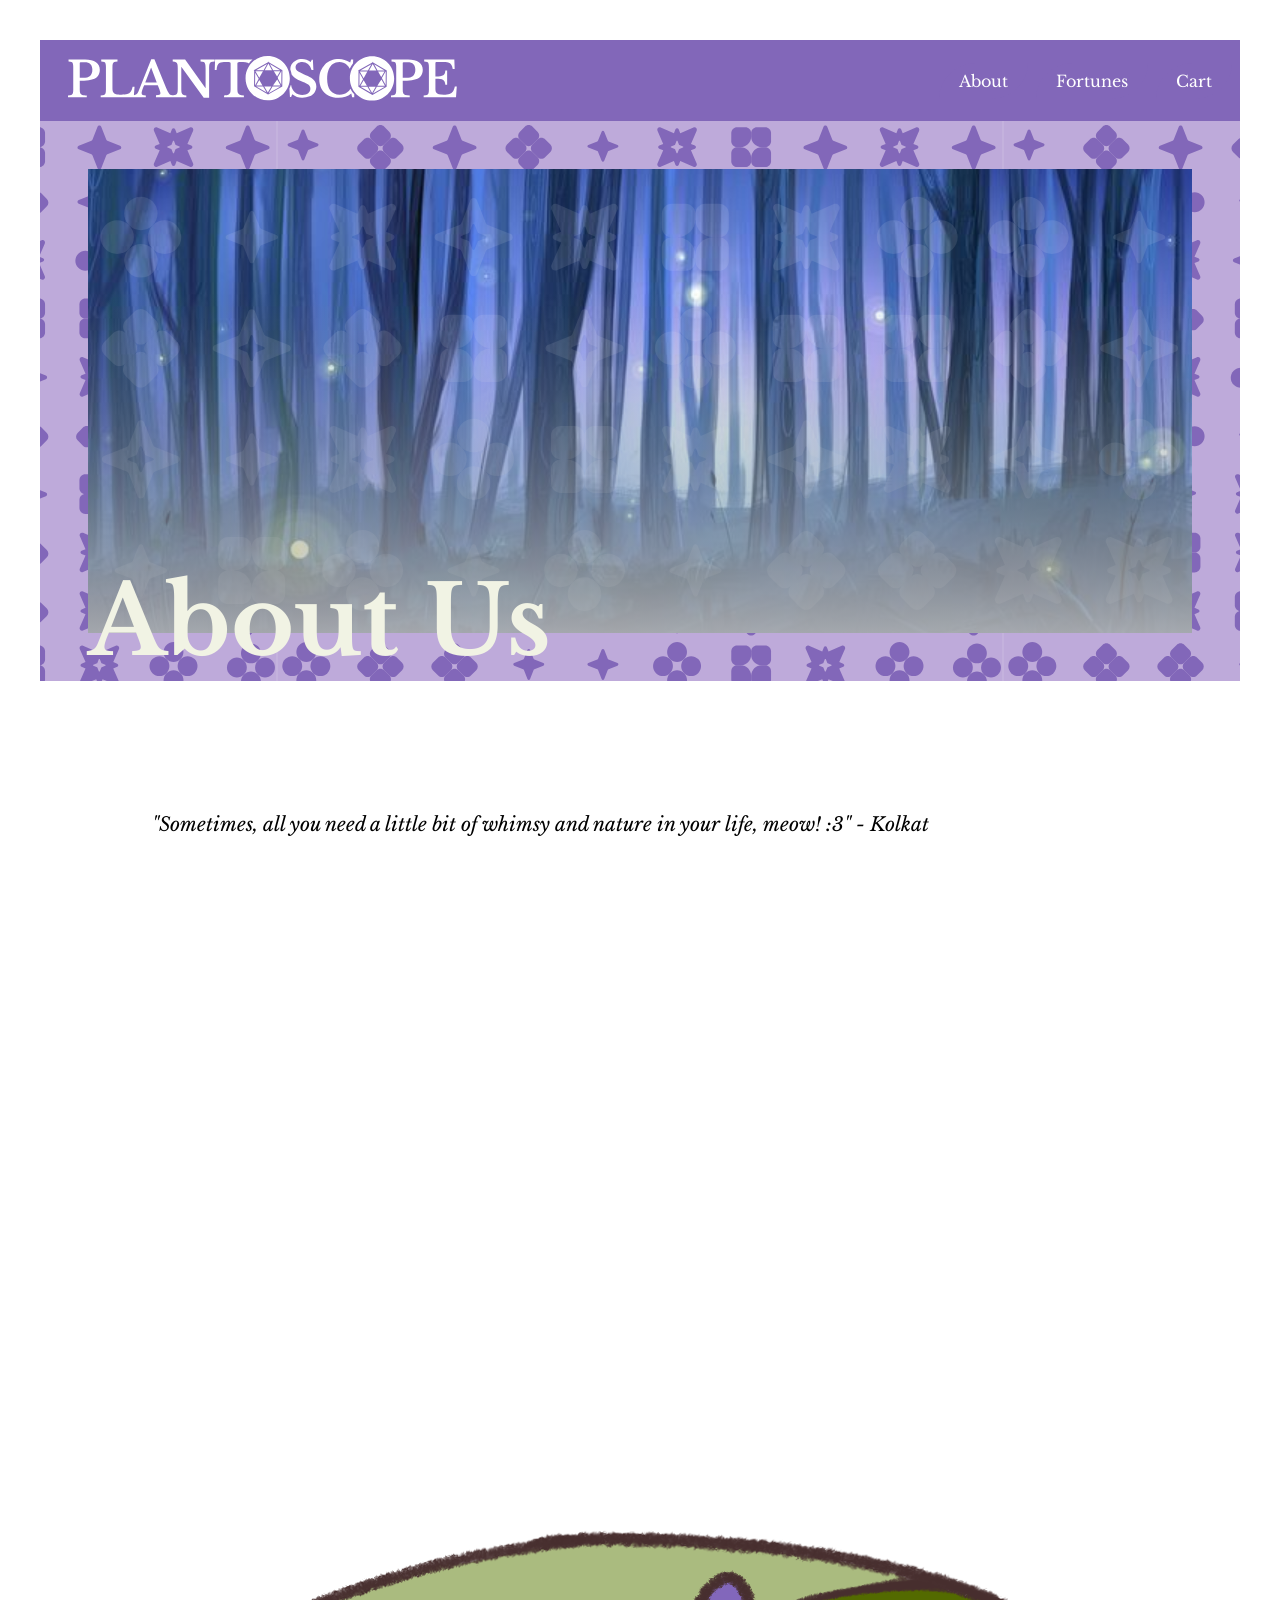
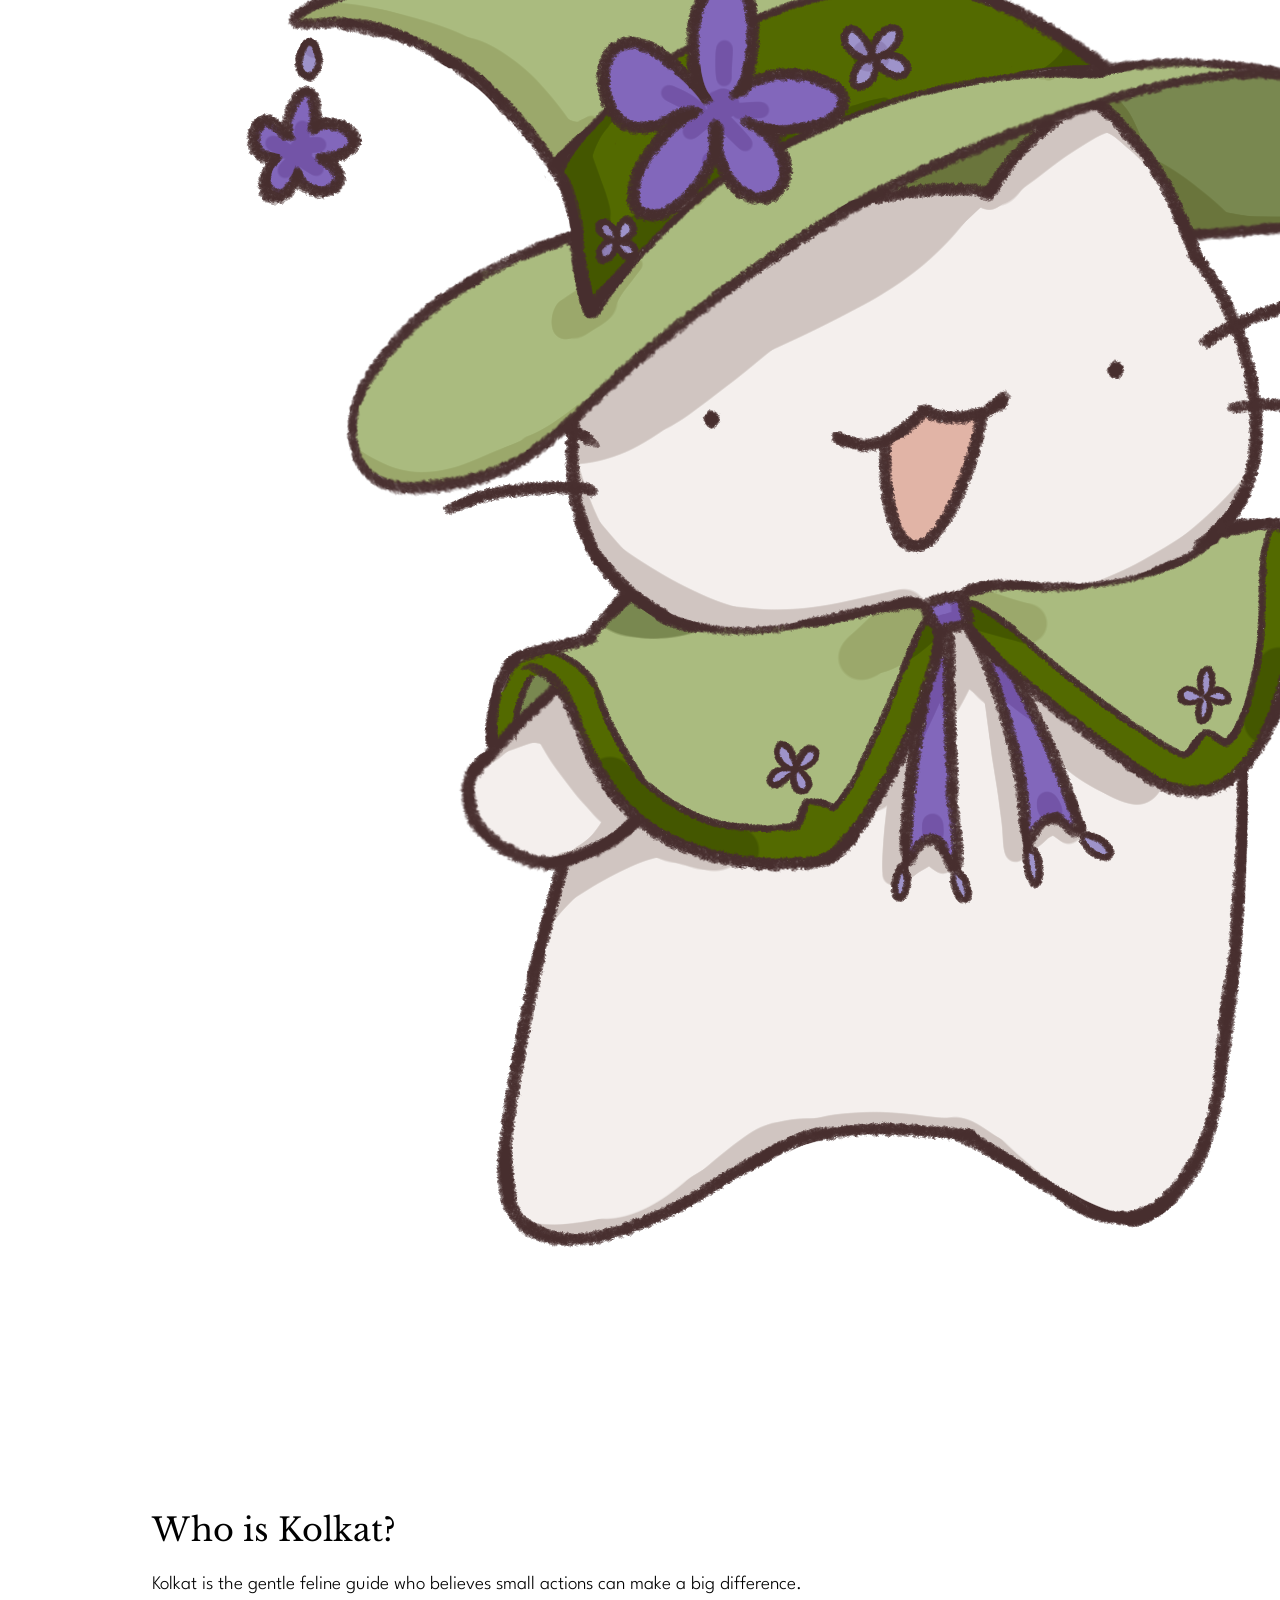
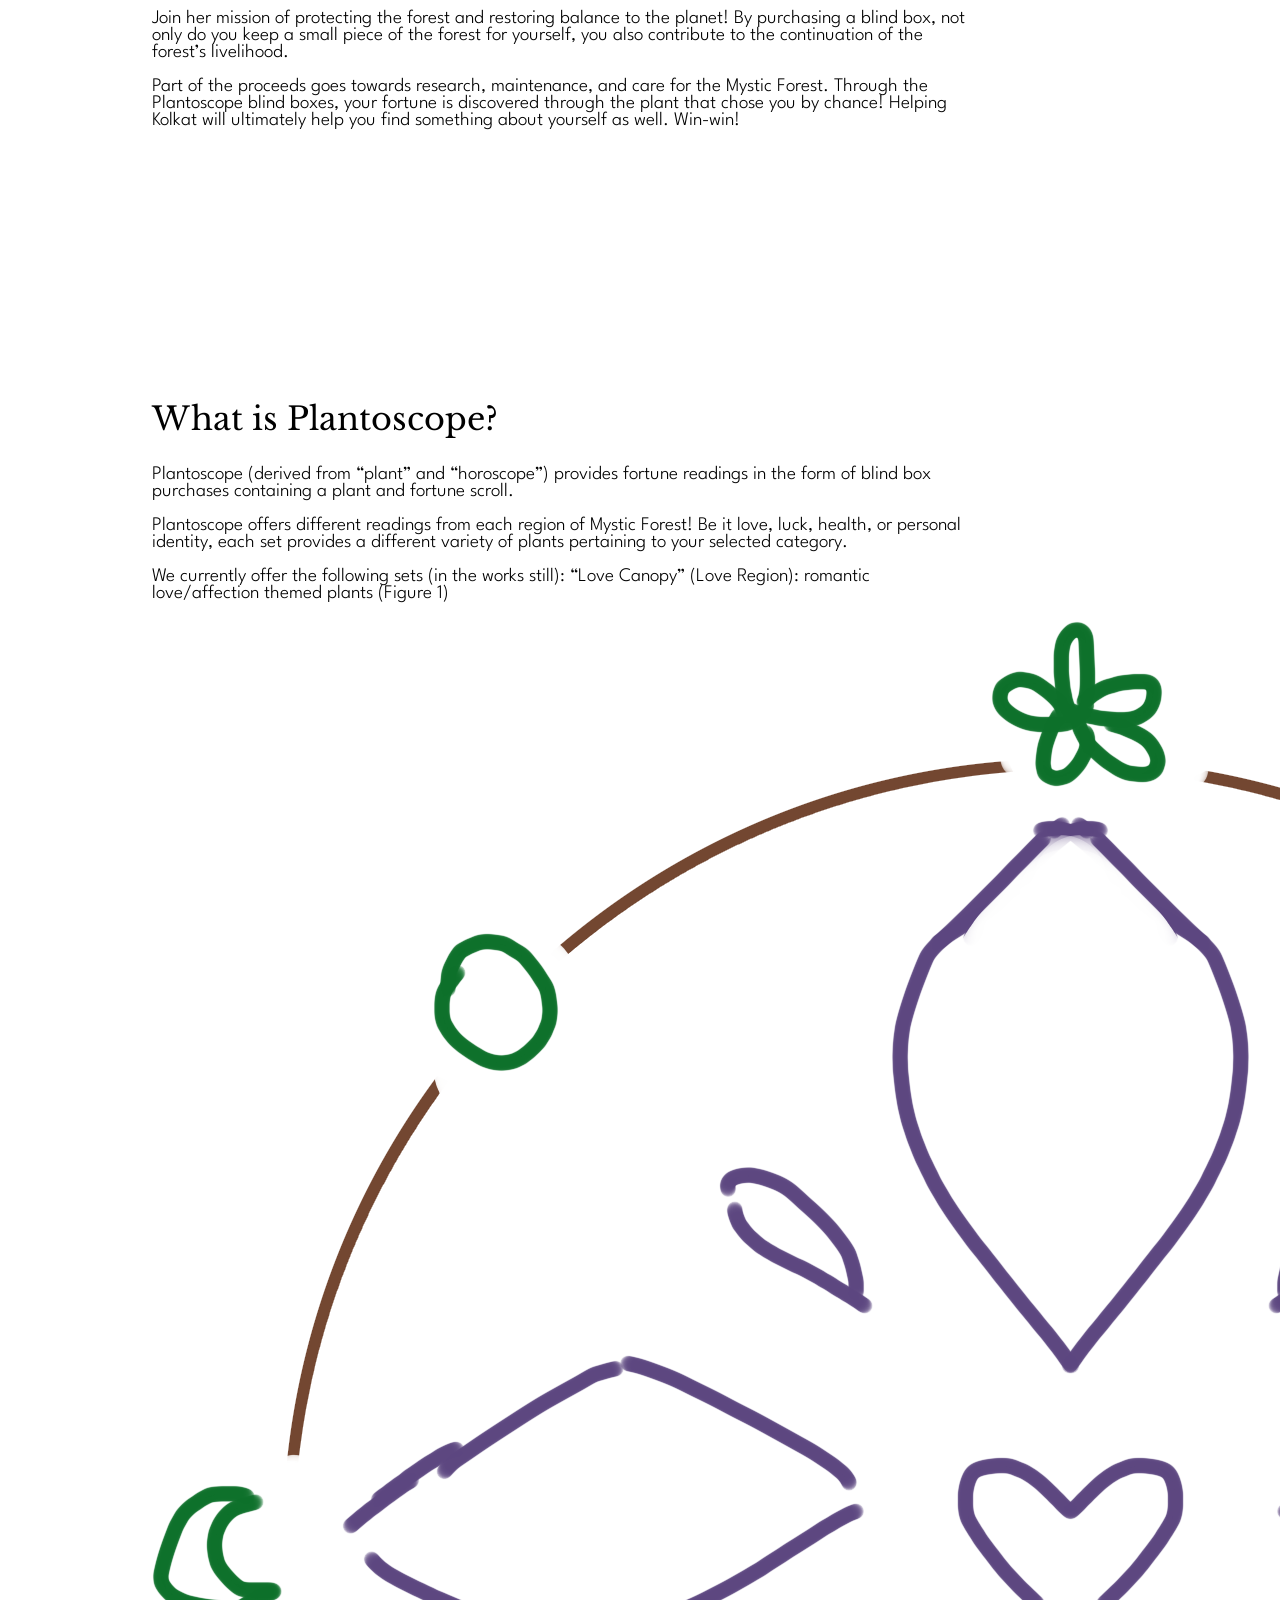
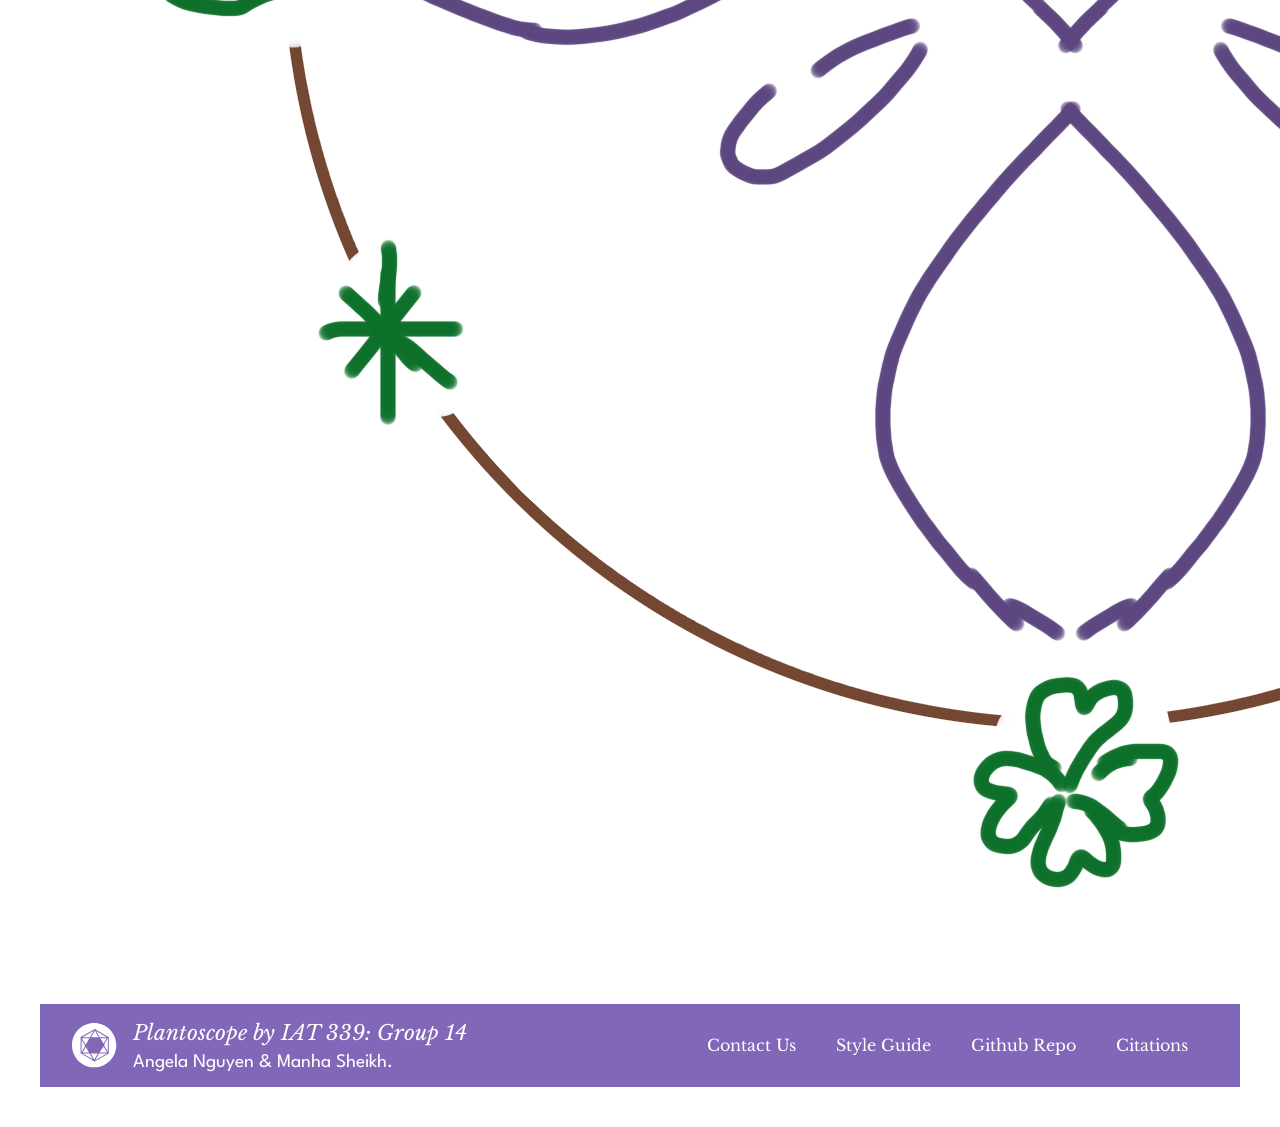
==== commit 0a103737: "new images" ====
--- a/about.html
+++ b/about.html
@@ -34,6 +34,7 @@
 
       <!-- Hero section -->
       <div class="hero hero-fix">
+        <img class="hero-img" src="img/hero1.svg" alt="hero image">
         <h1 class="hero-heading">About Us</h1>
       </div>
 
--- a/css/main.css
+++ b/css/main.css
@@ -140,6 +140,8 @@
   font-style: italic;
   font-size: 1.25rem;
   padding: 2px 24px;
+  /* removes underline: https://www.w3schools.com/css/css3_buttons.asp; */
+  text-decoration: none;
   /* make corners round: https://www.w3schools.com/css/css3_borders.asp */
   border-radius: 8px;
   border: 2px solid var(--light-green);
@@ -148,24 +150,25 @@
   transition: 0.5s;
 }
 
-.button:hover {
+/* use focus for navigating with tab: https://developer.mozilla.org/en-US/docs/Web/CSS/Reference/Selectors/:focus */
+.button:hover, .button:focus {
   border-top-left-radius: 0;
   border-bottom-right-radius: 0;
-  border-top-right-radius: 50px;
-  border-bottom-left-radius: 50px;
+  border-top-right-radius: 8px;
+  border-bottom-left-radius: 8px;
   border-color: var(--dark-green);
   color: white;
   background-color: var(--medium-green);
   border: 2px solid var(--dark-green);
 }
 
-.button:active {
+/* .button:active {
   border-color: var(--dark-green);
   color: white;
   background-color: var(--dark-green);
   border: 2px solid var(--dark-green);
   transition: 0.25s;
-}
+} */
 
 /* Styling for the navigation bar + its buttons */
 nav {
@@ -203,7 +206,8 @@
   border-bottom-right-radius: 50px;
 }
 
-.button-nav:hover {
+
+.button-nav:hover, .button-nav:focus {
   background-color: var(--medium-green);
 }
 
@@ -625,7 +629,11 @@
 }
 
 .section {
-  padding: 3rem;
+  padding: 2.5rem;
+}
+
+.heading{
+  color: var(--black);
 }
 
 .section-center {
@@ -640,63 +648,6 @@
   margin-left: auto;
 }
 
-/* NEWS COMPONENT */
-.news {
-  display: flex;
-  flex-direction: column;
-  /* grid-template-columns: auto auto; */
-  gap: 2rem;
-  align-items: center;
-  border-bottom: 2px dashed var(--medium-grey);
-}
-
-.news-img {
-  max-width: 100%;
-  height: auto;
-}
-
-.news-title {
-  padding-top: 2rem;
-  font-size: 1.2rem;
-}
-
-@media (min-width: 600px) {
-  /* make each news element a grid box so title can span two columns */
-  .news {
-    display: grid;
-    grid-template-columns: auto auto;
-    padding-bottom: 3rem;
-  }
-
-  .news-details {
-    /* getting the title to span two colums: https://www.w3schools.com/css/css_grid_item.asp */
-    grid-column-start: 1;
-    grid-column-end: 3;
-    /* margin-bottom: 1rem; */
-    font-size: 1.5rem;
-  }
-}
-
-@media (min-width: 900px) {
-  /* when screen gets big enough for two colums  */
-  .news-grid {
-    display: grid;
-    grid-template-columns: auto auto;
-    gap: 2rem;
-  }
-}
-
-@media (min-width: 1200px) {
-  /* news size gets maxxed out */
-  .news {
-    max-width: 373.375px;
-  }
-
-  .news-grid {
-    /* justify-content: space-around; */
-    gap: 4rem;
-  }
-}
 
 @media (min-width: 500px) {
   .section {
@@ -717,13 +668,13 @@
 
 @media (min-width: 900px) {
   .section {
-    padding: 9rem;
+    /* padding: rem; */
   }
 }
 
 @media (min-width: 1200px) {
   .section {
-    padding: 12rem;
+    /* padding: 12rem; */
   }
 
   .section p,
@@ -752,11 +703,37 @@
 .hero {
   /* gradients reference: https://www.w3schools.com/css/css3_gradients.asp */
   /* background-image: linear-gradient(to bottom, var(--medium-purple), var(--white)); */
-  background-color: var(--light-grey);
+  /* background-color: var(--light-grey); */
   padding: 3rem;
   margin: auto;
   height: 35rem;
   position: relative;
+  /* https://www.w3schools.com/howto/howto_css_hero_image.asp */
+  background-image: url(../img/pattern1.svg);
+   background-size:contain;
+  background-position: center;
+  background-repeat: repeat;
+}
+
+.hero2 {
+  /* gradients reference: https://www.w3schools.com/css/css3_gradients.asp */
+  /* background-image: linear-gradient(to bottom, var(--medium-purple), var(--white)); */
+  /* background-color: var(--light-grey); */
+  padding: 3rem;
+  margin: auto;
+  height: 35rem;
+  position: relative;
+  background-image: url(../img/pattern2.svg);
+   background-size:contain;
+  background-position: center;
+  background-repeat: repeat;
+}
+
+.hero-img{
+  width: 100%;
+  height: 100%;
+  object-fit: cover;
+  display: block;
 }
 
 .hero-heading {
@@ -764,28 +741,25 @@
   left: 3rem;
   bottom: 0;
   margin: 0;
-}
-
-.hero h1 {
   max-width: 80%;
-
-  /* font-size: 6rem; */
+  color:var(--neutral-green)
+
 }
 
 @media (min-width: 500px) {
-  .hero h1 {
+  .hero-heading {
     font-size: 4rem;
   }
 }
 
 @media (min-width: 800px) {
-  .hero h1 {
+  .hero-heading {
     font-size: 5rem;
   }
 }
 
 @media (min-width: 1200px) {
-  .hero h1 {
+  .hero-heading {
     font-size: 6rem;
   }
 }
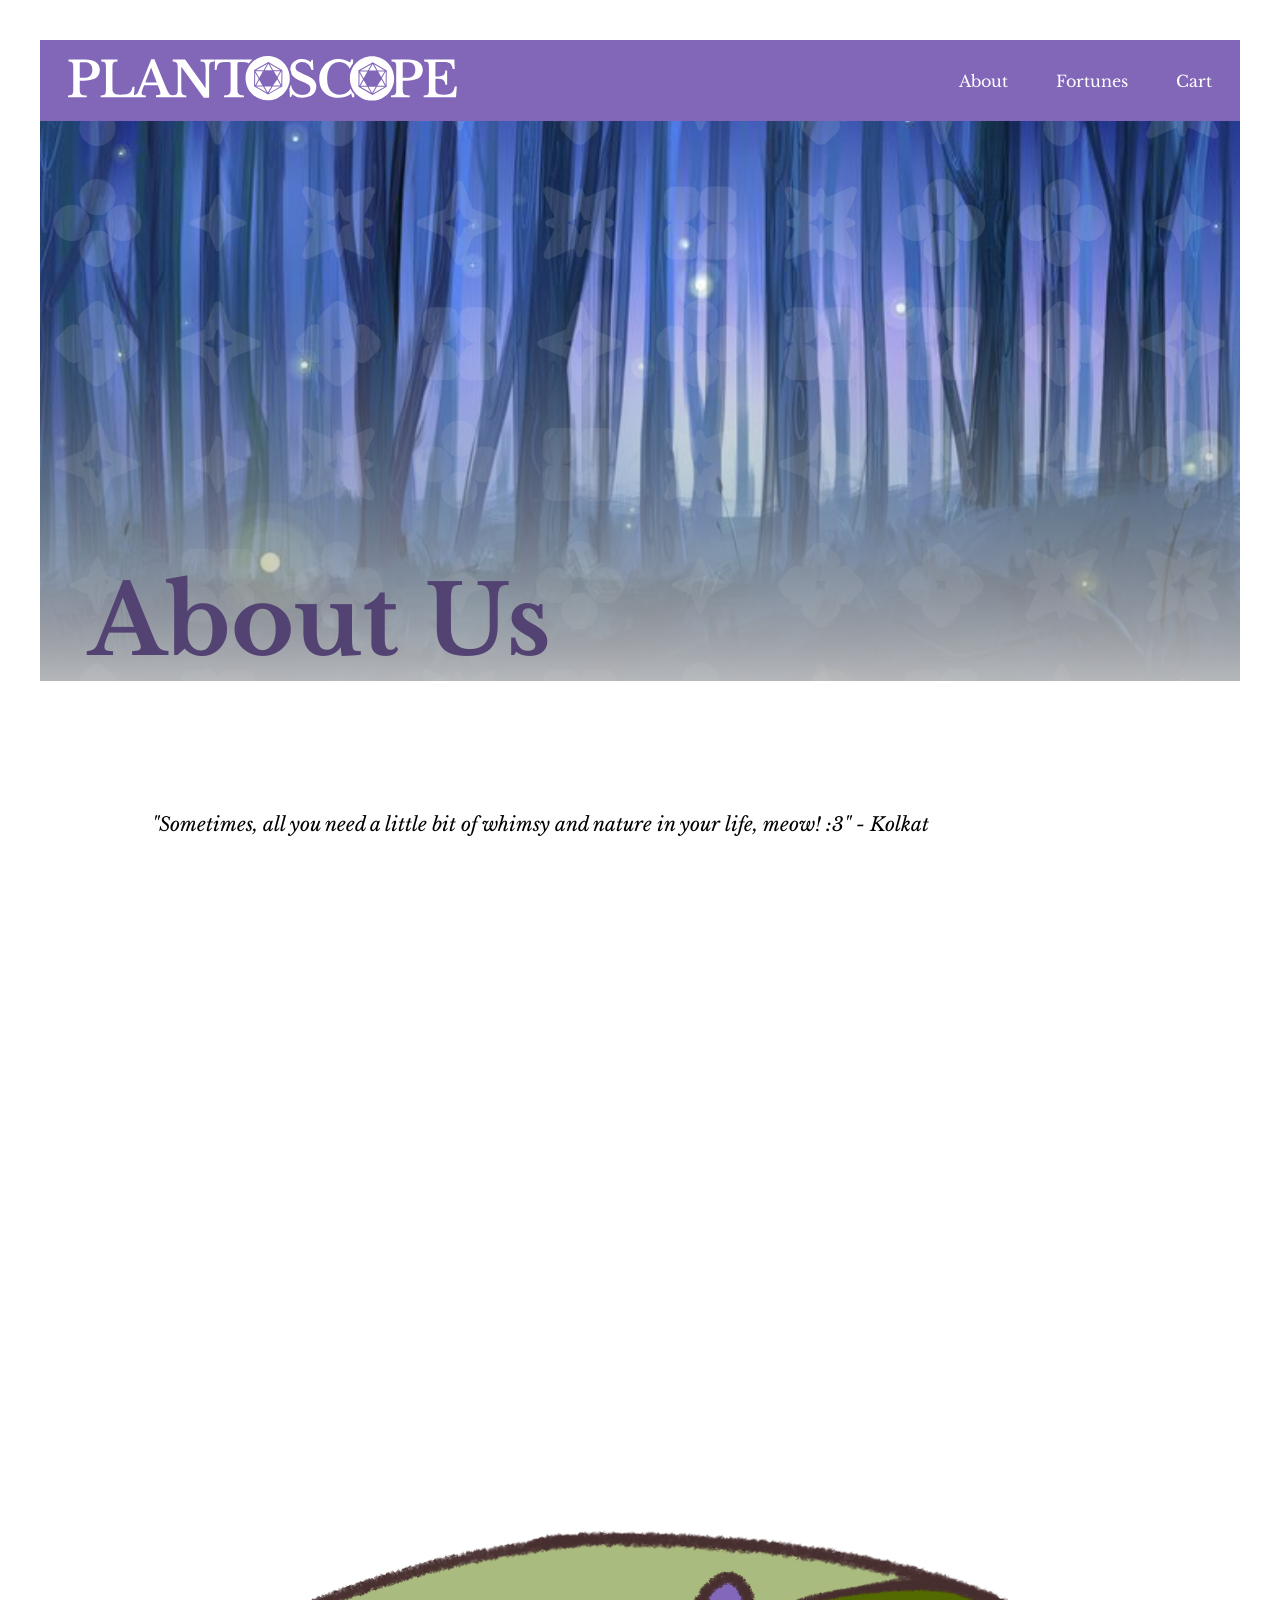
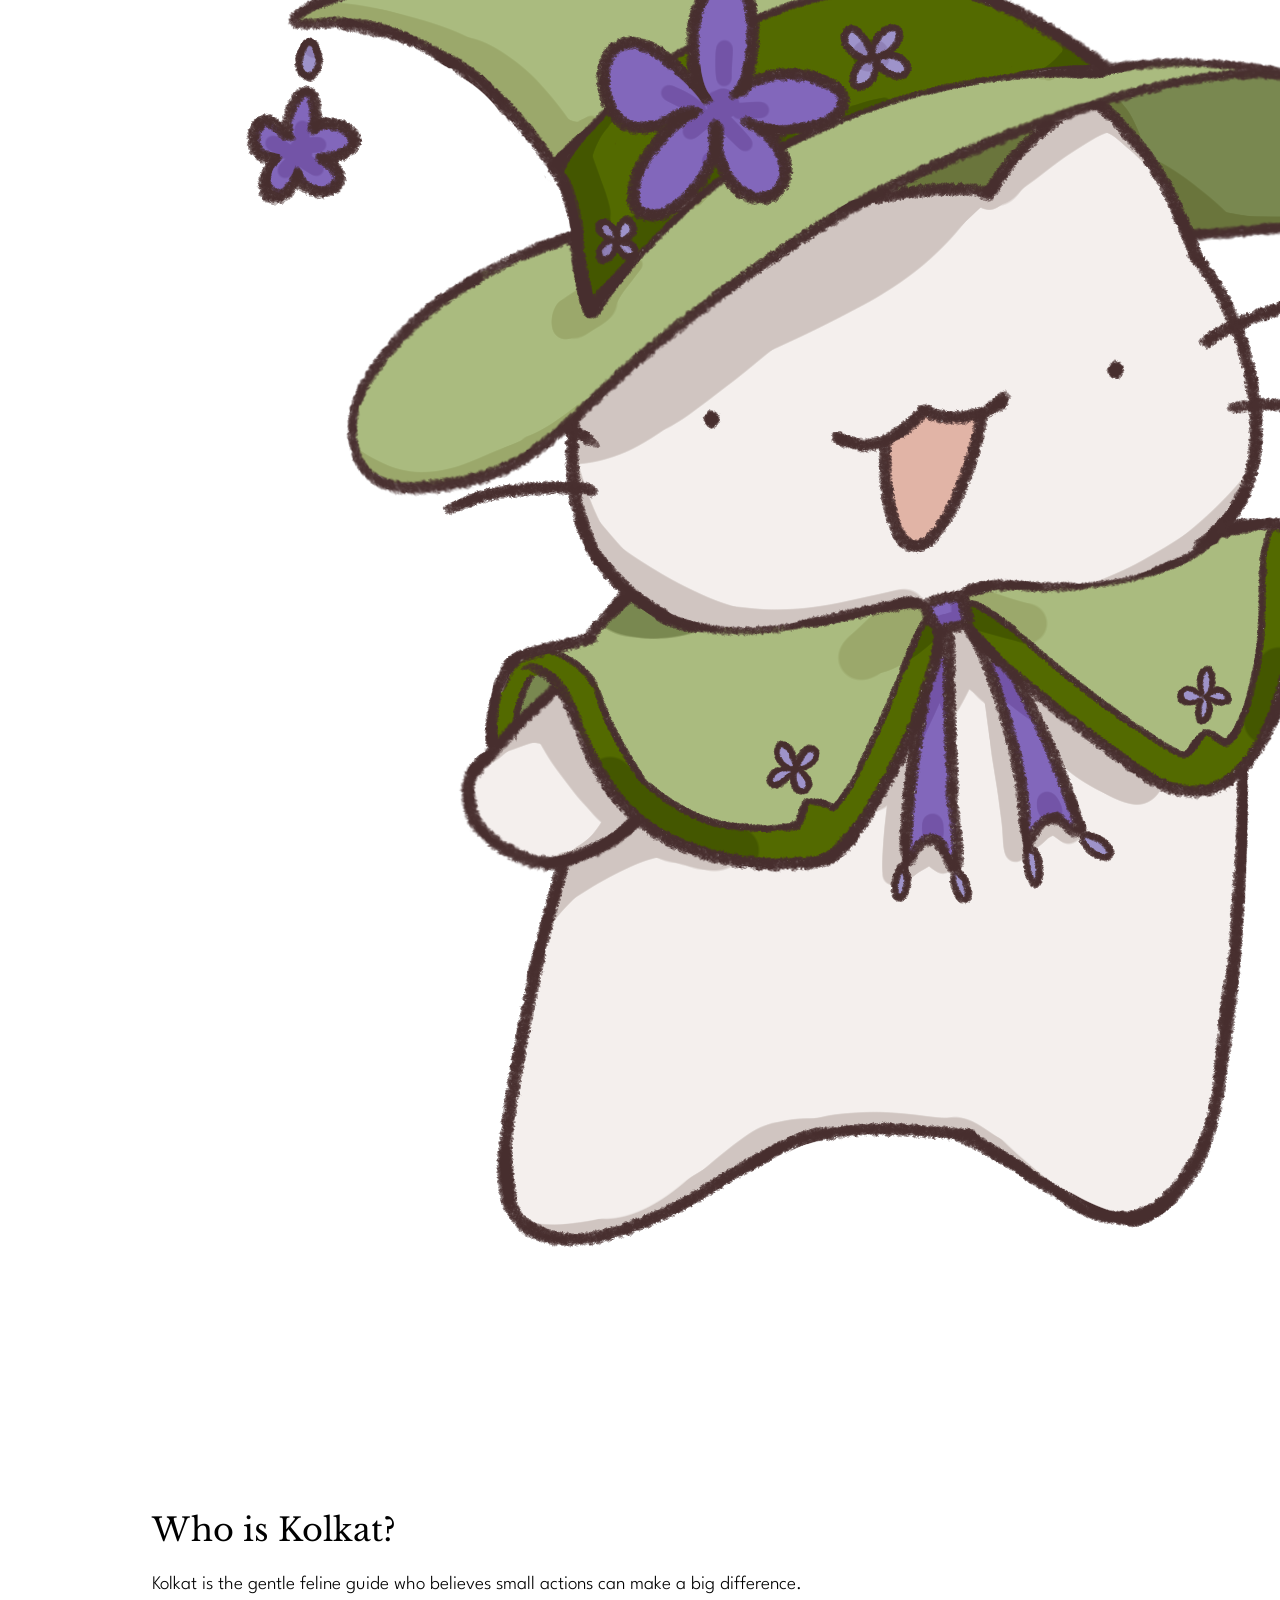
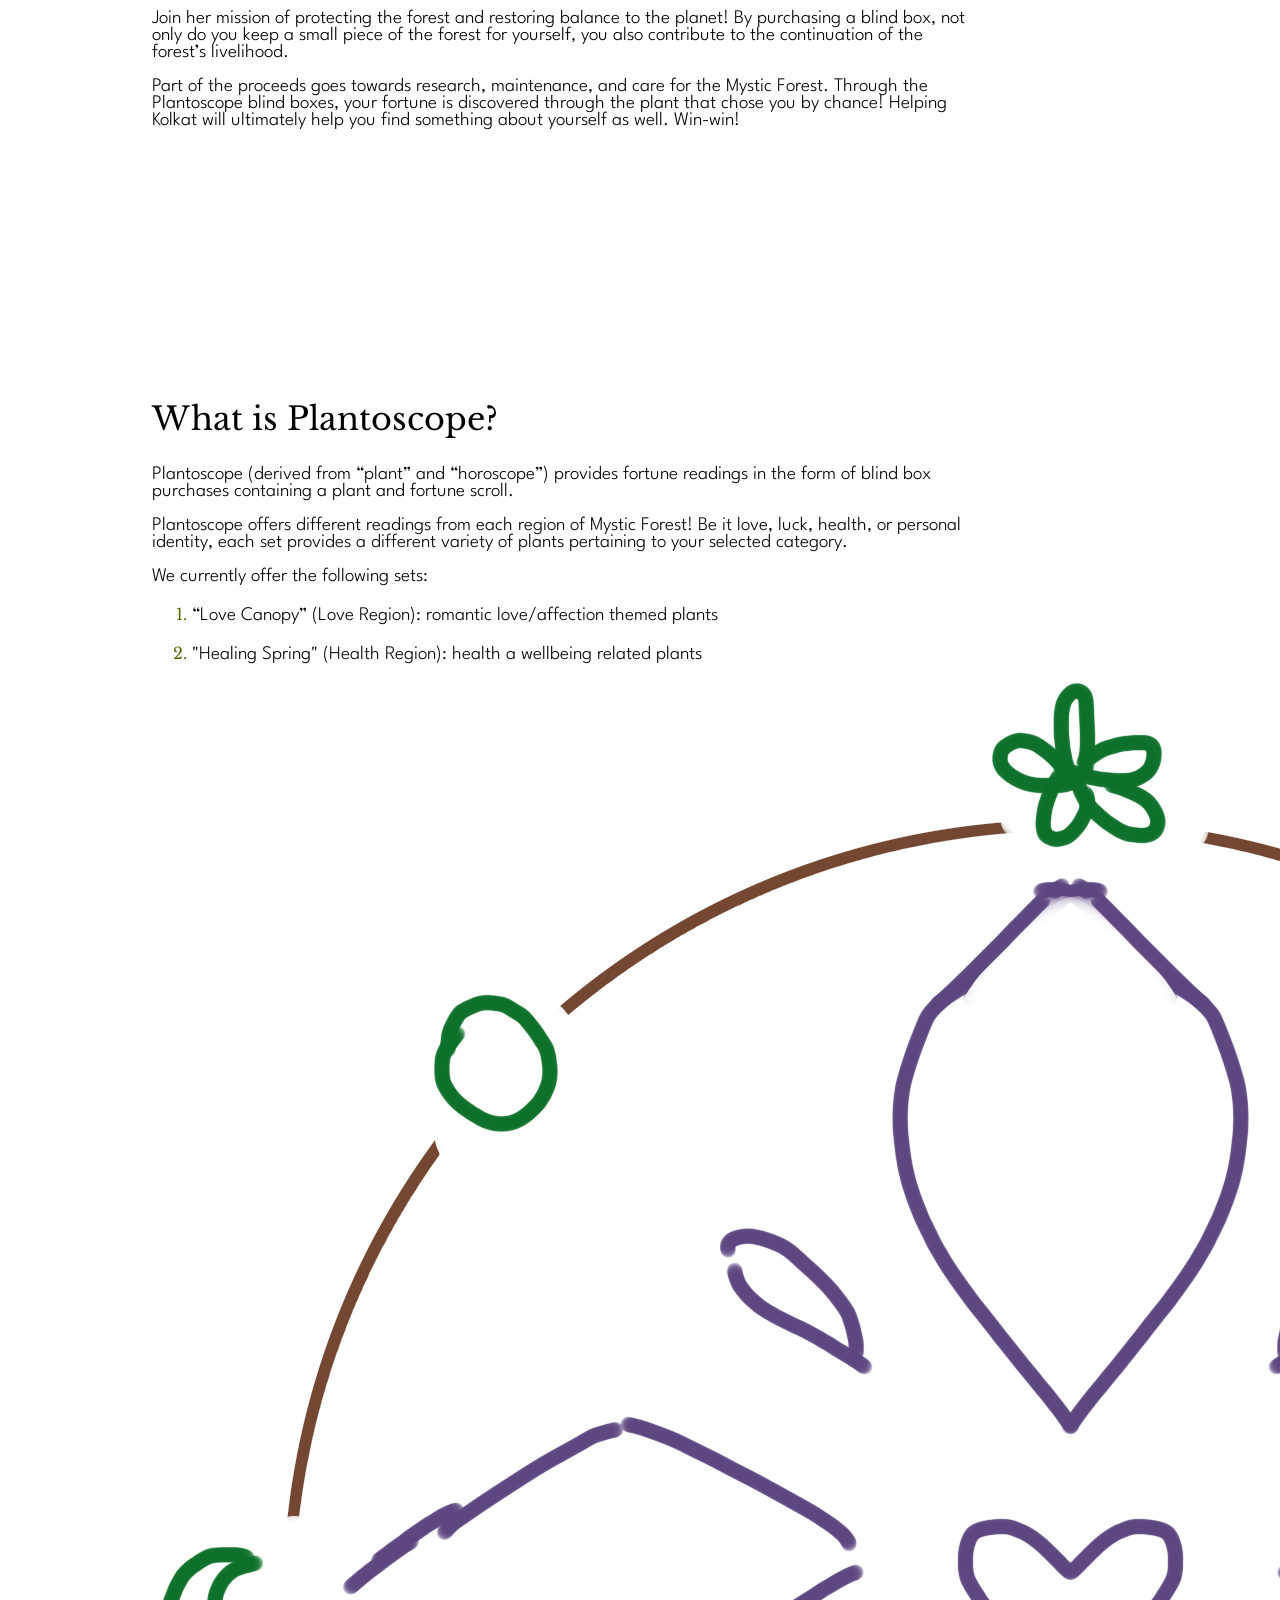
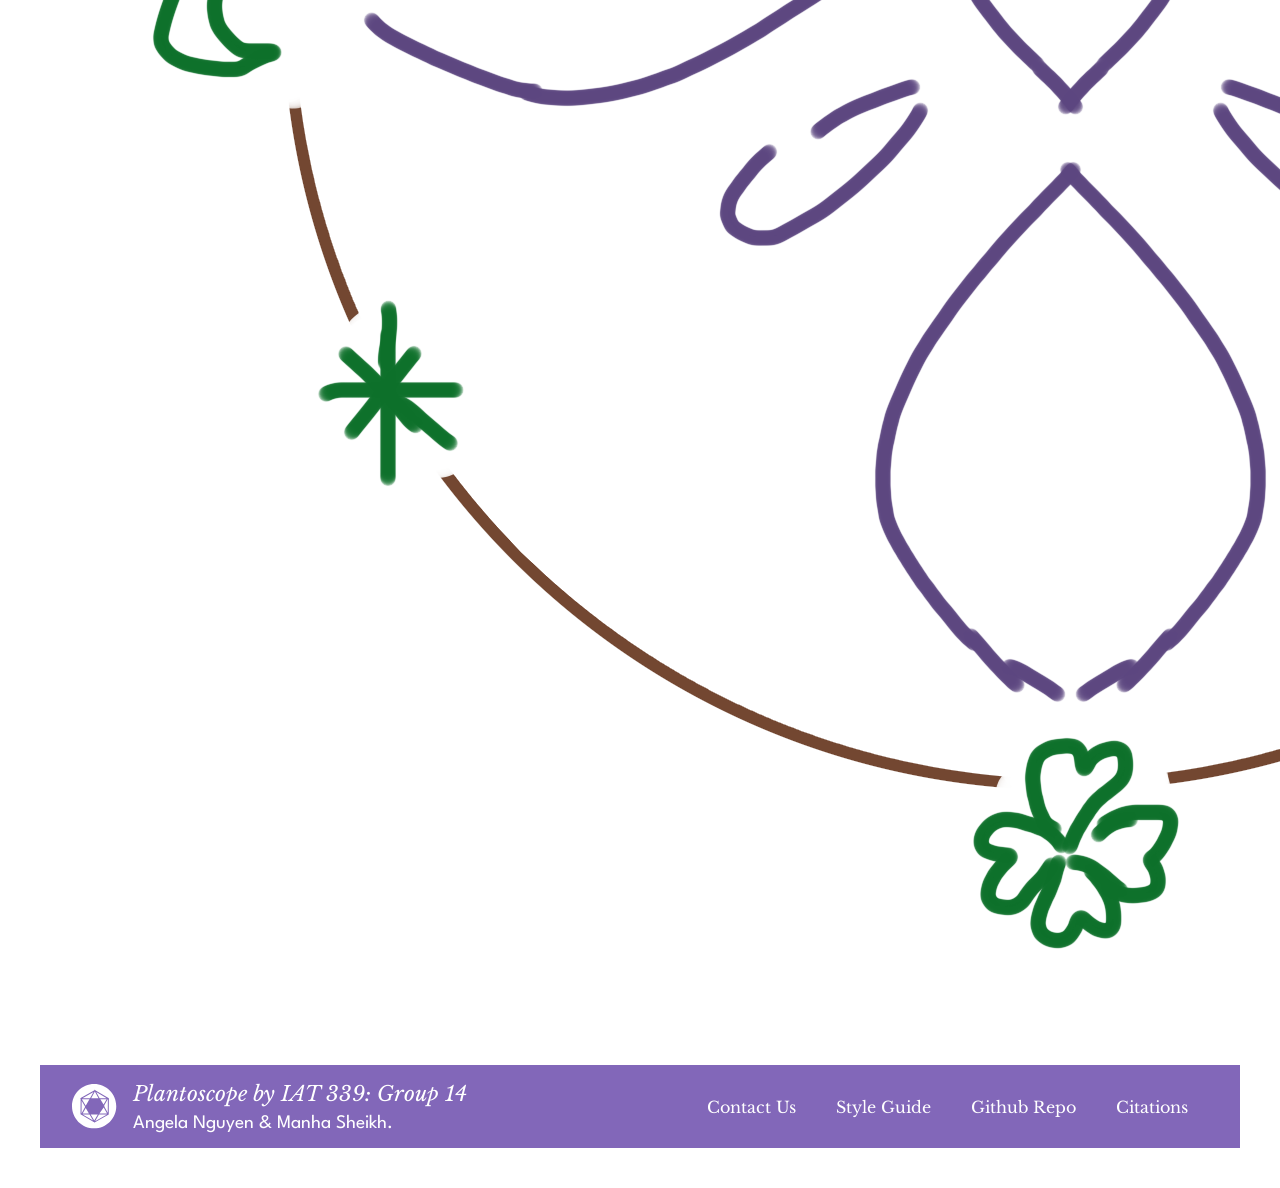
==== commit fa2f679a: "edited details from the description" ====
--- a/about.html
+++ b/about.html
@@ -83,10 +83,13 @@
             provides a different variety of plants pertaining to your selected
             category.
             <br><br>
-            We currently offer the following sets (in the works still): “Love
-            Canopy” (Love Region): romantic love/affection themed plants (Figure
-            1)
-          </p>
+            We currently offer the following sets: 
+             <ol type="1">
+          <li class="num-list-green"><p>“Love Canopy” (Love Region): romantic love/affection themed plants</p></li>
+          <li class="num-list-green"><p>"Healing Spring" (Health Region): health a wellbeing related plants </p></li>
+         
+        </ol>
+      
         </div>
 
         <img
--- a/css/main.css
+++ b/css/main.css
@@ -648,6 +648,13 @@
   margin-left: auto;
 }
 
+ .content-info {
+    display: flex;
+    flex-direction: column;
+    align-items: center;
+    gap: 3rem;
+  }
+
 
 @media (min-width: 500px) {
   .section {
@@ -666,16 +673,7 @@
   }
 }
 
-@media (min-width: 900px) {
-  .section {
-    /* padding: rem; */
-  }
-}
-
 @media (min-width: 1200px) {
-  .section {
-    /* padding: 12rem; */
-  }
 
   .section p,
   h2,
@@ -684,16 +682,15 @@
   }
 
   .content-info {
-    display: flex;
-    flex-direction: column;
     align-items: center;
-    gap: 3rem;
-  }
-
-  .content-info .button {
-    /* stops it from moving right */
-    margin-left: 0;
-  }
+  }
+
+  .content-info .button{
+    /* centers button */
+    margin-left: auto;
+    margin-right: auto;
+  }
+
 }
 
 /* 
@@ -701,39 +698,16 @@
 */
 
 .hero {
-  /* gradients reference: https://www.w3schools.com/css/css3_gradients.asp */
-  /* background-image: linear-gradient(to bottom, var(--medium-purple), var(--white)); */
-  /* background-color: var(--light-grey); */
-  padding: 3rem;
   margin: auto;
   height: 35rem;
   position: relative;
-  /* https://www.w3schools.com/howto/howto_css_hero_image.asp */
-  background-image: url(../img/pattern1.svg);
-   background-size:contain;
-  background-position: center;
-  background-repeat: repeat;
-}
-
-.hero2 {
-  /* gradients reference: https://www.w3schools.com/css/css3_gradients.asp */
-  /* background-image: linear-gradient(to bottom, var(--medium-purple), var(--white)); */
-  /* background-color: var(--light-grey); */
-  padding: 3rem;
-  margin: auto;
-  height: 35rem;
-  position: relative;
-  background-image: url(../img/pattern2.svg);
-   background-size:contain;
-  background-position: center;
-  background-repeat: repeat;
-}
+}
+
 
 .hero-img{
   width: 100%;
   height: 100%;
   object-fit: cover;
-  display: block;
 }
 
 .hero-heading {
@@ -742,7 +716,7 @@
   bottom: 0;
   margin: 0;
   max-width: 80%;
-  color:var(--neutral-green)
+  color:var(--dark-purple)
 
 }
 
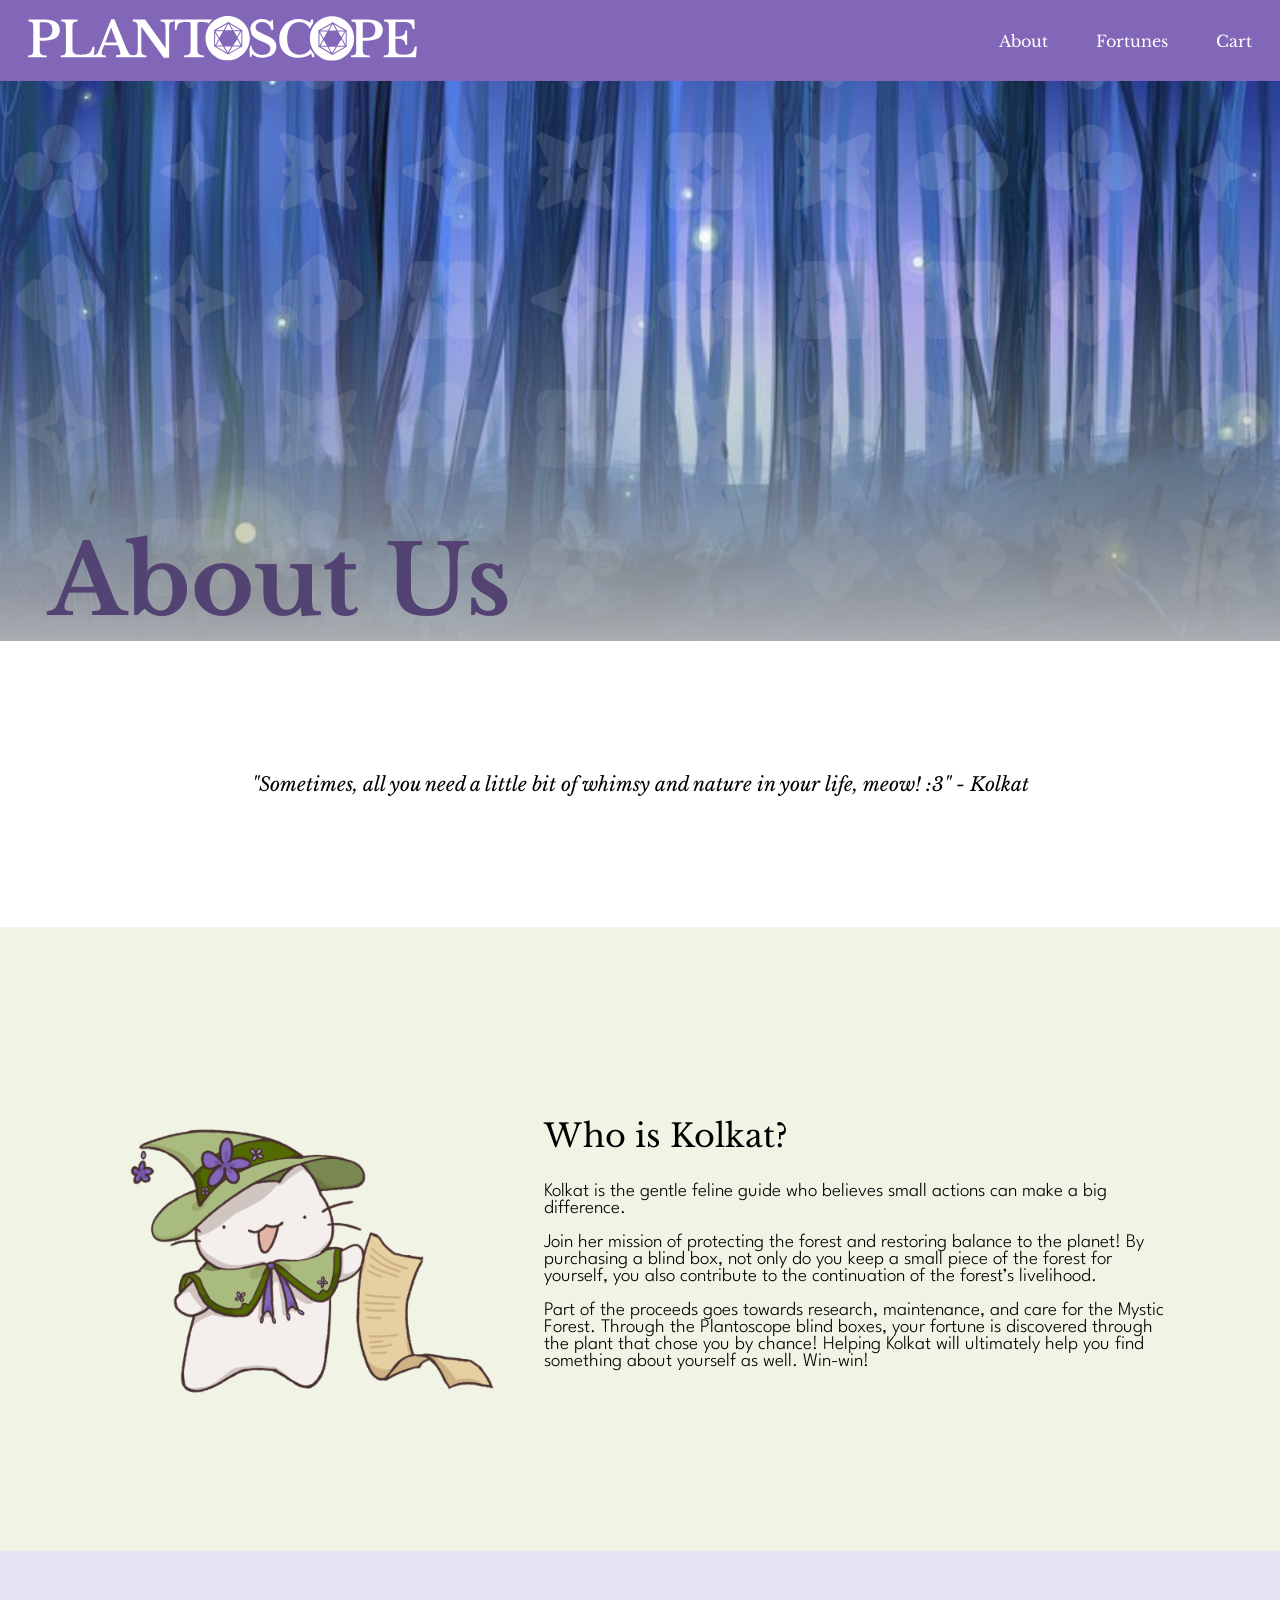
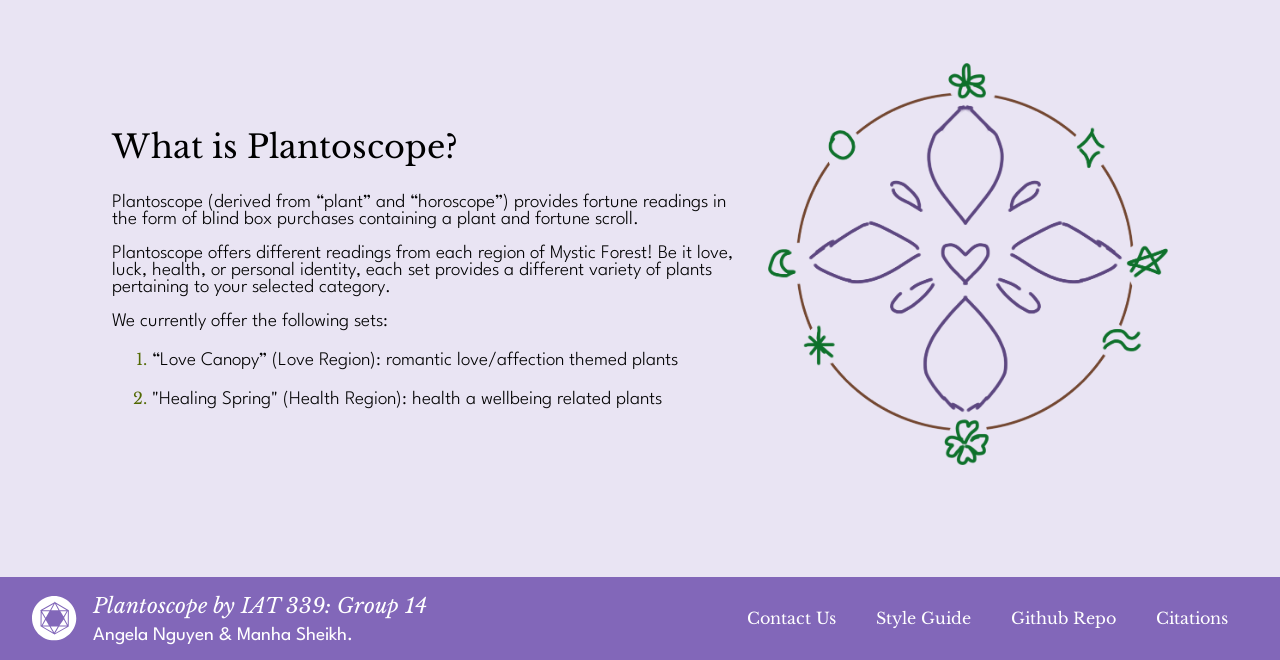
==== commit 2d89537c: "synced css to htmls" ====
--- a/about.html
+++ b/about.html
@@ -12,7 +12,7 @@
     <meta name="viewport" content="width=device-width, initial-scale=1">
 
     <link href="css/main.css" rel="stylesheet">
-    <link href="css/about.css" rel="stylesheet">
+    <link href="css/pages/about-page.css" rel="stylesheet">
   </head>
 
   <body class="remove-pad-marg">
--- a/css/main.css
+++ b/css/main.css
@@ -1,40 +1,13 @@
-/*
-  STYLE GUIDE STYLING 
-  Default styling for the style guide 
-*/
-
-/* Import fonts.css */
+@import url("./colours.css");
 @import url("./fonts.css");
-
-/*variables: https://www.w3schools.com/CSS/css3_variables.asp */
-:root {
-  --transition-duration: 0.2s;
-
-  /* purples */
-  --neutral-purple: #e9e4f3;
-  --light-purple: #9e93c9;
-  --pinkish-purple: #beaada;
-  --medium-purple: #8267b9;
-  --dark-purple: #534372;
-
-  /* greens */
-  --neutral-green: #f1f3e4;
-  --light-green: #a9ba7f;
-  --medium-green: #739600;
-  --dark-green: #526903;
-
-  /* monochromes */
-  --light-greyish-green: #969f94;
-  --light-greyish-purple: #a59eac;
-  --medium-grey: #808080;
-  --light-grey: #cdcdcd;
-  --white: #ffffff;
-  --black: #000000;
-  --off-black: #323232;
-}
+@import url("./components/hero-and-sections.css");
+@import url("./components/nav-and-footer.css");
 
 /* Global setting to border-box*/
-/* padding and border are included in the calculation of the width and height: https://www.w3schools.com/css/css3_box-sizing.asp */
+/* 
+* padding and border are included in the calculation of the
+* width and height: https://www.w3schools.com/css/css3_box-sizing.asp 
+*/
 *,
 *::before,
 *::after {
@@ -42,14 +15,23 @@
 }
 
 body {
-  padding: 2rem;
-
   /* Default page font */
   font-family: "League_Spartan", sans-serif;
   font-style: normal;
   font-weight: 300;
 }
 
+code {
+  background-color: #eee;
+  padding: 0.5rem;
+  display: block;
+}
+
+summary {
+  color: var(--dark-green);
+}
+
+/* mainly used in the style guide */
 .element {
   padding-bottom: 2rem;
   border-top-width: 0.15rem;
@@ -58,8 +40,10 @@
 }
 
 /*
-  Headings
-*/
+  HEADINGS & TEXT RELATED ITEMS =====================
+*/
+/* MARK: Headers */
+/*#region*/
 h1 {
   /* LB bold */
   display: inline-block;
@@ -100,7 +84,10 @@
   font-style: normal;
   font-size: 1.2rem;
 }
-
+/*#endregion*/
+
+/* MARK: Text */
+/*#region*/
 p,
 label {
   font-family: "League_Spartan";
@@ -116,25 +103,114 @@
   font-size: 1.1rem;
 }
 
-nav a:hover,
-nav a:focus {
-  text-decoration: none;
-}
-
-code {
-  background-color: #eee;
-  padding: 0.5rem;
-  display: block;
-}
-
-summary {
+.definition {
+  font-size: 1.5rem;
+}
+/*#endregion*/
+
+/* MARK: Intext Links */
+/*#region*/
+.intext-link {
+  font-family: "Libre Baskerville";
+  font-style: italic;
+  color: var(--dark-purple);
+  transition: 0.3s;
+}
+
+.intext-link:hover,
+.intext-link:focus {
+  color: var(--medium-purple);
+  text-decoration: underline dashed;
+}
+
+.intext-link:active {
   color: var(--dark-green);
+  transition: 0.2s;
+}
+/*#endregion*/
+
+/*
+  MARK: Num List
+  reference: https://catalin.red/css3-ordered-list-styles/
+*/
+/*#region*/
+.num-list-green::marker {
+  font-family: "Libre_Baskerville", serif;
+  font-style: normal;
+  color: var(--dark-green);
+}
+
+.num-list-purple::marker {
+  font-family: "Libre_Baskerville", serif;
+  font-style: normal;
+  color: var(--dark-purple);
+}
+/*#endregion*/
+
+/*
+  Images ========================================
+*/
+/* MARK:Image Links */
+/*#region*/
+.image-link-a {
+  display: inline-flex;
+  position: relative;
+  border: 2px solid var(--light-purple);
+  border-radius: 8%;
+  transition: var(--transition-duration);
+}
+
+.image-link-img {
+  /* 
+    I wanted to resize the image... 
+    its quite big.
+  */
+  max-width: 300px;
+  min-width: 150px;
+  width: 100%;
+  height: auto;
+  transition: var(--transition-duration);
 }
 
 /* 
-  INTERACTIVE ELEMENTS -------------------
-*/
-
+  adds yet another pseudo
+  this time over the image, similar to the radio button tick.
+*/
+.image-link-a::before {
+  content: "🔗";
+  position: absolute;
+  top: 0;
+  right: 0;
+  padding: 8px;
+  
+  z-index: 1;
+  /* 
+    force this to render above when the image gets transformed 
+    reference: https://developer.mozilla.org/en-US/docs/Web/CSS/Reference/Properties/z-index
+  
+    the "future" transformation of the image will be scaled down,
+    causing the pseudo element to be "under" the image, which isn't what
+    I wanted! by setting z-index to 1, it forces the pseudo element
+    to be rendered above the image because the image has a default z-index of 0.
+  */
+}
+
+.image-link-a:hover {
+  border: 2px solid var(--medium-green);
+  border-radius: 5%;
+}
+
+/*
+  Affects the image only when the link is hovered on,
+  and not just the image itself!
+*/
+.image-link-a:hover .image-link-img {
+  transform: scale(0.95);
+}
+/*#endregion*/
+
+/* MARK:Buttons */
+/*#region*/
 .button {
   font-family: "Libre_Baskerville", serif;
   font-style: italic;
@@ -169,118 +245,10 @@
   border: 2px solid var(--dark-green);
   transition: 0.25s;
 } */
-
-/* Styling for the navigation bar + its buttons */
-nav {
-  display: flex;
-  flex-direction: column;
-  align-items: center;
-  gap: 1rem;
-  width: 100%;
-  background-color: var(--medium-purple);
-  padding: 0.5rem;
-}
-
-nav div {
-  display: flex;
-  flex-wrap: wrap;
-  justify-content: center;
-  /* flex-direction: column; */
-  gap: 0.5rem;
-}
-
-.button-nav {
-  font-family: "Libre_Baskerville";
-  font-weight: normal;
-  display: inline-block;
-  padding: 0.5rem 1.25rem;
-  color: white;
-  text-decoration: none;
-  transition-property: background-color;
-  transition-duration: 0.5s;
-  background-color: var(--medium-purple);
-}
-
-nav div .button-nav {
-  border-top-left-radius: 50px;
-  border-bottom-right-radius: 50px;
-}
-
-
-.button-nav:hover, .button-nav:focus {
-  background-color: var(--medium-green);
-}
-
-.button-nav:active {
-  background-color: var(--dark-green);
-  color: white;
-  transition: 0.25s;
-}
-
-.nav-logo {
-  height: auto;
-  width: 100%;
-  /* spans entire width of parent element */
-  display: block;
-}
-
-.intext-link {
-  font-family: "Libre Baskerville";
-  font-style: italic;
-  color: var(--dark-purple);
-  transition: 0.3s;
-}
-
-.intext-link:hover,
-.intext-link:focus {
-  color: var(--medium-purple);
-  text-decoration: underline dashed;
-}
-
-.intext-link:active {
-  color: var(--dark-green);
-  transition: 0.2s;
-}
-
-/*
-  FORM ELEMENTS -------------------
-*/
-/* make form fields stack vertically with spacing */
-.form-column {
-  display: flex;
-  flex-direction: column;
-  gap: 8px;
-}
-
-/* make them a row instead. */
-.form-row {
-  display: inline-flex;
-  flex-direction: row;
-  flex-wrap: wrap;
-  width: 100%;
-  gap: 8px;
-}
-
-/* allow it */
-.form-row .text-input-label {
-  flex: 1 1 130px;
-  width: auto;
-}
-
-/*
-  Labels
-*/
-
-.text-input-label {
-  display: flex;
-  flex-direction: column;
-  gap: 4px;
-  font-weight: normal;
-  width: 100%;
-}
-
-/*
-  Radio Button
+/*#endregion*/
+
+/*
+  MARK: Radio Button
 
   References:
   - https://moderncss.dev/pure-css-custom-styled-radio-buttons/
@@ -290,6 +258,7 @@
   - https://developer.mozilla.org/en-US/play?uuid=8b6abb93f48a552d18a3b12d961fb0dc7f7cf51d&state=vVLBbtswDP0VQqe0iOPEQXtQvAJbP2HHeQdaom01iiRIcuq0yL8PVpI1Cbagh2EXQXzkI58e9c66uNGMs7KxfvNUGYCyUaRloJgigFJTS0Y%2BPXfWBoKd7T00uLVeRYLG9yqW%2BbHkSHDHy8jFmvTvEKBUxvUR4s7Rl4p5lMpWDAxuxjA1qxhsUfdjLDryflcxyM86PB%2FA04D8fEKZu3%2BtoUaDBq80fDuA%2F0tDiB5f6z948f0jcVNLmZ%2FttMyPq2ZTJkJgnCUtPy61%2FIT3kYnOEXo0gjgYa2hVmX1lKnOD8qpk7DgUczesxrgj1XbxDKitl%2BSzkdUHDotLnEPhBghWKwmtx11K5ffwVb70IQaIHYGzQUVlDdgmxaIjsa7tQAGsSUikIUKNgbQyBPf52GRLPiqBOkOtWsMhK46DbR%2FHsk%2B8kPOaGuvp8FKpgtO441BrK9aplbAmkokcKgYVW535sbj2Y%2FEXPx5PMIp1621vZCastp6DJ5kyjTUxC%2BqNOCxmBW0SGD2aMG6WH64aI02WbpjC0g13EARqmszvLmsz61WrDAdBJpL%2FSCZ7OaDWMJ8tAxAGypS5bU5aA8lLkz6la3Gm63q06GslspreFPnJfFY8TOF0PjxOoRip%2B%2FSbX8bPzKYsdrQhxplEv2b7Xw%3D%3D&srcPrefix=%2Fen-US%2Fdocs%2FLearn_web_development%2FExtensions%2FForms%2FUI_pseudo-classes%2F
   - https://www.youtube.com/watch?v=YEmdHbQBCSQ for visual learning of positons  
 */
+/*#region*/
 .radio-button-container {
   display: inline-flex;
   flex-direction: row;
@@ -343,11 +312,97 @@
   outline: none;
   border: 2px solid var(--medium-green);
 }
-
-/*
-  Text Input fields
-*/
+/*#endregion*/
+
+/*
+  MARK: Checkbox
+*/
+/*#region*/
+.checkbox-label {
+  display: flex;
+  gap: 4px;
+}
+
+.checkbox-input {
+  appearance: none;
+  padding-right: 8px;
+
+  width: 16px;
+  height: 16px;
+  border-radius: 2px;
+  border: 2px solid var(--light-purple);
+
+  position: relative;
+}
+
+.checkbox-input:hover {
+  border: 2px solid var(--medium-green);
+}
+
+.checkbox-input:checked {
+  border: 2px solid var(--medium-green);
+}
+
+.checkbox-input:checked:hover {
+  border: 2px solid var(--light-green);
+}
+
+.checkbox-input::before {
+  content: "✖";
+  display: flex;
+  align-items: center;
+  justify-content: center;
+
+  width: 16px;
+  height: 16px;
+
+  color: var(--medium-green);
+
+  position: absolute;
+  top: 45%;
+  left: 50%;
+  transform: translate(-50%, -50%) scale(0);
+}
+
+.checkbox-input:checked::before {
+  transform: translate(-50%, -50%) scale(1);
+}
+/*#endregion*/
+
+/* 
+  MARK: Dropdown Menu
+  reference: https://developer.mozilla.org/en-US/docs/Learn_web_development/Extensions/Forms/Customizable_select 
+*/
+/*
+  Hover states, the dropdown icon too are all
+  overriden by the browser's default.
+  there is a way to disable that depending on your browser (ex. chrome)
+  but it's a hassle and I can't see it (I'm on firefox)
+  - angela
+*/
+/*#region*/
+.dropdown-input {
+  background-color: var(--neutral-green);
+}
+
+.dropdown-item {
+  background-color: var(--neutral-green);
+}
+/*#endregion*/
+
+/*
+  MARK: Text Input fields
+*/
+/*#region*/
 /* default input field styling */
+.text-input-label {
+  display: flex;
+  flex-direction: column;
+  gap: 4px;
+  font-weight: normal;
+  width: 100%;
+}
+
 .text-input {
   min-width: none;
   width: 100%;
@@ -391,776 +446,59 @@
 .text-input::placeholder {
   color: var(--light-greyish-purple);
 }
-
-/*
-  Image Links
-*/
-.image-link-a {
-  display: inline-flex;
-  position: relative;
-  border: 2px solid var(--light-purple);
-  border-radius: 8%;
-  transition: var(--transition-duration);
-}
-
-.image-link-img {
-  /* 
-    I wanted to resize the image... 
-    its quite big.
-  */
-  max-width: 300px;
-  min-width: 150px;
-  width: 100%;
-  height: auto;
-  transition: var(--transition-duration);
-}
-
-/* 
-  adds yet another pseudo
-  this time over the image, similar to the radio button tick.
-*/
-.image-link-a::before {
-  content: "🔗";
-  position: absolute;
-  top: 0;
-  right: 0;
-  padding: 8px;
-
-  /* 
-    force this to render above when the image gets transformed 
-    reference: https://developer.mozilla.org/en-US/docs/Web/CSS/Reference/Properties/z-index
-  
-    the "future" transformation of the image will be scaled down,
-    causing the pseudo element to be "under" the image, which isn't what
-    I wanted! by setting z-index to 1, it forces the pseudo element
-    to be rendered above the image because the image has a default z-index of 0.
-  */
-  z-index: 1;
-}
-
-.image-link-a:hover {
-  border: 2px solid var(--medium-green);
-  border-radius: 5%;
-}
-
-/*
-  Affects the image only when the link is hovered on,
-  and not just the image itself!
-*/
-.image-link-a:hover .image-link-img {
-  transform: scale(0.95);
-}
-
-/* 
-  TEXT ELEMENTS -------------------
-*/
-
-/*
-  Ordered list
-  reference: https://catalin.red/css3-ordered-list-styles/
-*/
-.num-list-green::marker {
-  font-family: "Libre_Baskerville", serif;
-  font-style: normal;
-  color: var(--dark-green);
-}
-
-.num-list-purple::marker {
-  font-family: "Libre_Baskerville", serif;
-  font-style: normal;
-  color: var(--dark-purple);
-}
-
-/* 
-  COMBINED ELEMENTS -------------------
-*/
-
-/* product listing stuff */
-.box {
+/*#endregion*/
+
+/* MARK: Flex Overrides */
+.flex-row {
   display: flex;
-  gap: 1rem;
-  flex-wrap: wrap;
-  justify-content: center;
-  align-items: center;
-}
-
-.product-grid {
-  /* Removes the padding around the ul */
-  padding: 1rem;
-  justify-items: space-around; /* so the listings aren't touching the edge */
-  grid-template-columns: auto;
-  /* add more space between each row */
-  row-gap: 3rem;
-}
-
-/* effects only the li in .product-grid */
-.product-grid.box {
-  max-width: fit-content;
-}
-
-.product-grid li {
-  list-style: none;
-  display: inline-block;
-  width: 100%;
-  max-width: 350px;
-}
-
-/* link of each item */
-.grid-item {
-  display: inline-block;
-  text-decoration: none;
-  transition: 0.3s;
-}
-
-.card-container {
-  border: 1px solid var(--black);
-  border-radius: 8px;
-  border: 2px solid var(--light-green);
-  padding: 1rem;
-  background-color: var(--neutral-green);
-  transition-duration: 0.3s;
-}
-
-.product-name {
-  font-family: "Libre Baskerville";
-  font-style: normal;
-  font-weight: normal;
-  font-size: 1.5rem;
-  color: var(--dark-green);
-  text-decoration: none;
-  transition-duration: 0.3s;
-  margin: 24px0 8px0;
-}
-
-.product-price {
-  font-family: "League_Spartan";
-  font-weight: normal;
-  color: var(--dark-green);
-  text-decoration: none;
-  transition-duration: 0.3s;
+  flex-direction: row;
+  margin: 1rem 0;
+}
+
+.flex-end {
+  justify-content: flex-end;
+}
+
+.space-between {
+  justify-content: space-between;
+}
+
+/* MARK: Override Classes*/
+.remove-pad-marg {
+  padding: 0;
   margin: 0;
-  margin-bottom: 8px;
-}
-
-.product-details {
-  /* display: flex;
-  flex-direction: column;
-  gap: 8px; */
-  width: fit-content;
-  height: fit-content;
+}
+
+.body-wrapper {
   display: flex;
   flex-direction: column;
-  gap: 16px;
-  margin-top: 16px;
-}
-
-.grid-item:hover .card-container,
-.grid-item:focus .card-container {
-  background-color: var(--dark-green);
-  border-color: var(--dark-green);
-}
-
-.grid-item:hover .product-name,
-.grid-item:focus .product-name {
-  color: var(--neutral-green);
-}
-
-.grid-item:hover .product-price,
-.grid-item:focus .product-price {
-  color: var(--neutral-green);
-}
-
-.product-image {
-  /* change width to fit within the product listing */
+  min-height: 100vh;
+}
+
+.page-inner {
+  /* just sets the "universal" padding,
+    fills out the entire space, and gaps by default*/
+  flex: 1;
+  display: flex;
+  padding: 2rem;
+  gap: 1rem;
+}
+
+.bold-text {
+  font-weight: bold;
+  font-style: normal;
+}
+
+.center-text {
+  text-align: center;
   width: 100%;
-  height: auto;
-  border-radius: 8px;
-}
-
-/*
-  Payment form stuff
-
-  At least the field and name is reusable!
-*/
-.payment-form-legend {
-  font-family: "Libre_Baskerville", serif;
-  font-size: 1.3rem;
-  color: var(--dark-purple);
-  margin-left: -9px;
-  padding-left: 8px;
-  padding-right: 8px;
-}
-
-.payment-form-group {
-  display: flex;
-  flex-direction: column;
-  gap: 8px;
-  padding: 16px;
-  border-radius: 8px;
-  border: 2px solid var(--light-grey);
-  border-style: dashed;
-}
-
-.payment-form {
-  gap: 24px;
-  display: flex;
-  flex-direction: column;
-  max-width: 800px;
-
-  container-type: inline-size;
-}
-
-/*
-  Specific form groups
-*/
-.payment-form-ratio-1-2 {
-  display: grid;
-  grid-template-columns: auto;
-  gap: 8px;
-}
-
-/* 
-COMPONENTS 
-*/
-
-.page {
-  padding: 0;
-  margin: 0;
-}
-
-.section {
-  padding: 2.5rem;
-}
-
-.heading{
-  color: var(--black);
-}
-
-.section-center {
-  display: flex;
-  flex-direction: column;
-  align-items: center;
-  padding: 0 2rem;
-}
-
-.section .button {
-  width: fit-content;
-  margin-left: auto;
-}
-
- .content-info {
-    display: flex;
-    flex-direction: column;
-    align-items: center;
-    gap: 3rem;
-  }
-
-
-@media (min-width: 500px) {
-  .section {
-    padding: 4rem;
-  }
-}
-@media (min-width: 600px) {
-  .section {
-    padding: 5.5rem;
-  }
-}
-
-@media (min-width: 700px) {
-  .section {
-    padding: 7rem;
-  }
-}
-
-@media (min-width: 1200px) {
-
-  .section p,
-  h2,
-  .button {
-    max-width: 816px;
-  }
-
-  .content-info {
-    align-items: center;
-  }
-
-  .content-info .button{
-    /* centers button */
-    margin-left: auto;
-    margin-right: auto;
-  }
-
-}
-
-/* 
-HERO SECTION STYLING 
-*/
-
-.hero {
-  margin: auto;
-  height: 35rem;
-  position: relative;
-}
-
-
-.hero-img{
-  width: 100%;
-  height: 100%;
-  object-fit: cover;
-}
-
-.hero-heading {
-  position: absolute;
-  left: 3rem;
-  bottom: 0;
-  margin: 0;
-  max-width: 80%;
-  color:var(--dark-purple)
-
-}
-
-@media (min-width: 500px) {
-  .hero-heading {
-    font-size: 4rem;
-  }
-}
-
-@media (min-width: 800px) {
-  .hero-heading {
-    font-size: 5rem;
-  }
-}
-
-@media (min-width: 1200px) {
-  .hero-heading {
-    font-size: 6rem;
-  }
-}
-
-@container (min-width: 400px) {
-  .payment-form-ratio-1-2 {
-    grid-template-columns: 1fr 2fr;
-  }
-}
-
-.payment-form-ratio-1-1 {
-  display: grid;
-  grid-template-columns: auto;
-  gap: 8px;
-}
-
-@container (min-width: 400px) {
-  .payment-form-ratio-1-1 {
-    grid-template-columns: 1fr 1fr;
-  }
-}
-
-.payment-form-ratio-1-1-1 {
-  display: grid;
-  grid-template-columns: auto;
-  gap: 8px;
-}
-
-@container (min-width: 400px) {
-  .payment-form-ratio-1-1-1 {
-    grid-template-columns: 1fr 1fr;
-    grid-auto-flow: dense;
-  }
-
-  /* 
-  force the last child element to span both columns
-  HAVE to use >* to target all elements 
-  inside of the last child
-  */
-  .payment-form-ratio-1-1-1 > *:last-child {
-    grid-column: span 2;
-  }
-}
-
-@container (min-width: 550px) {
-  .payment-form-ratio-1-1-1 {
-    grid-template-columns: 1fr 1fr 1fr;
-  }
-
-  /* reset the last child element */
-  .payment-form-ratio-1-1-1 > *:last-child {
-    grid-column: auto;
-  }
-}
-
-/*
-  Checkbox
-*/
-
-.checkbox-label {
-  display: flex;
-  gap: 4px;
-}
-
-.checkbox-input {
-  appearance: none;
-  padding-right: 8px;
-
-  width: 16px;
-  height: 16px;
-  border-radius: 2px;
-  border: 2px solid var(--light-purple);
-
-  position: relative;
-}
-
-.checkbox-input:hover {
-  border: 2px solid var(--medium-green);
-}
-
-.checkbox-input:checked {
-  border: 2px solid var(--medium-green);
-}
-
-.checkbox-input:checked:hover {
-  border: 2px solid var(--light-green);
-}
-
-.checkbox-input::before {
-  content: "✖";
-  display: flex;
-  align-items: center;
-  justify-content: center;
-
-  width: 16px;
-  height: 16px;
-
-  color: var(--medium-green);
-
-  position: absolute;
-  top: 45%;
-  left: 50%;
-  transform: translate(-50%, -50%) scale(0);
-}
-
-.checkbox-input:checked::before {
-  transform: translate(-50%, -50%) scale(1);
-}
-
-/* 
-  Dropdown menu stuff
-  reference: https://developer.mozilla.org/en-US/docs/Learn_web_development/Extensions/Forms/Customizable_select 
-*/
-.dropdown-input {
-  background-color: var(--neutral-green);
-}
-
-.dropdown-item {
-  background-color: var(--neutral-green);
-}
-
-/*
-  Hover states, the dropdown icon too are all
-  overriden by the browser's default.
-  there is a way to disable that depending on your browser (ex. chrome)
-  but it's a hassle and I can't see it (I'm on firefox)
-  - angela
-*/
-
-/*
-  Checkout Cart
-*/
-.checkout-cart {
-  display: flex;
-  width: 100%;
-  flex-direction: column;
-  max-width: 1000px;
-  gap: 16px;
-
-  container-type: inline-size;
-}
-
-.checkout-cart-list {
-  display: flex;
-  flex-direction: column;
-  max-width: 1000px;
-  gap: 16px;
-
-  border: 2px solid var(--medium-purple);
-  padding: 16px;
-  border-radius: 8px;
-}
-
-.checkout-item-card {
-  display: grid;
-  grid-template-columns: 1fr;
-  align-items: center;
-  padding: 16px;
-  border: 1.5px solid var(--dark-green);
-  border-radius: 12px;
-  border-bottom-left-radius: 0;
-  border-top-right-radius: 0;
-
-  max-width: 100%;
-}
-
-.horizontal-bar {
-  border: none;
-  border-top: 2px dashed var(--light-green);
-  width: 100%;
-  border-radius: 2px;
-  margin: 0;
-}
-
-.checkout-cart-summary {
-  display: flex;
-  flex-direction: column;
-  gap: 8px;
-
-  padding: 16px;
-  border: 2px solid var(--medium-purple);
-  border-radius: 8px;
-}
-
-.checkout-cart-summary-row {
-  display: flex;
-  flex-direction: row;
-  align-items: center;
-  justify-content: space-between;
-  height: fit-content;
-}
-
-.checkout-cart-emphasis-text {
-  color: var(--dark-green);
-  font-weight: bold;
-  font-size: 1.2rem;
+  max-width: 400px;
+}
+
+.short {
+  width: 50%;
 }
 
 .visually-hidden {
   display: none;
-}
-
-/* Removes the padding */
-.checkout-cart-summary-row h5,
-.checkout-cart-summary-row p {
-  margin-bottom: 0;
-  margin-top: 0;
-}
-
-.checkout-item-img {
-  max-width: 100px;
-  height: auto;
-}
-
-.checkout-item-details {
-  width: fit-content;
-  height: fit-content;
-  display: flex;
-  flex-direction: column;
-  gap: 16px;
-  margin-top: 16px;
-}
-
-/* removes the auto margin */
-.checkout-item-details h3,
-.checkout-item-details p {
-  margin: 0;
-}
-
-.checkout-quantity-button-group {
-  width: fit-content;
-
-  display: grid;
-  grid-template-columns: auto auto auto;
-  place-items: center;
-  gap: 8px;
-}
-
-.checkout-quantity-button {
-  background-color: var(--neutral-purple);
-  width: 20px;
-  height: 20px;
-  border-top-left-radius: 50%;
-  border-bottom-right-radius: 50%;
-  border: 2px solid var(--light-purple);
-  flex-shrink: 0;
-}
-
-.checkout-quantity-button:hover {
-  background-color: var(--neutral-green);
-  border: 2px solid var(--light-green);
-}
-
-.checkout-quantity-button:active {
-  background-color: var(--neutral-green);
-  border: 2px solid var(--medium-green);
-  color: var(--dark-green);
-}
-
-.checkout-total-item-price {
-  width: fit-content;
-  font-weight: normal;
-  color: var(--dark-green);
-}
-
-/*
-  Media Query specifics
-  since it's read top to bottom, these
-  should be on the bottom for it to take effect
-*/
-@container (min-width: 400px) {
-  .checkout-item-card {
-    grid-template-columns: auto 1fr;
-    row-gap: 0;
-    column-gap: 24px;
-  }
-
-  .checkout-quantity-button-group {
-    width: 100%;
-  }
-
-  .checkout-item-details {
-    margin-top: 0;
-  }
-}
-
-@container (min-width: 600px) {
-  .checkout-item-card {
-    grid-template-columns: auto 1fr auto auto;
-    column-gap: 24px;
-  }
-
-  .checkout-item-details {
-    margin-top: 0;
-  }
-}
-
-/*
-  Branding guide at the end 
-*/
-.branding-guide {
-  width: 100%;
-  height: auto;
-}
-
-/* responsive screen stuff for product listing and nav bar*/
-@media (min-width: 425px) {
-  nav div {
-    display: flex;
-    flex-wrap: wrap;
-    flex-direction: row;
-    gap: 0.5rem;
-  }
-}
-
-@media (min-width: 576px) {
-  .box {
-    display: grid;
-    grid-template-columns: 1fr 1fr;
-  }
-}
-
-@media (min-width: 768px) {
-  .box {
-    grid-template-columns: 1fr 1fr 1fr;
-  }
-}
-
-@media (min-width: 1024px) {
-  nav {
-    display: flex;
-    flex-direction: row;
-    justify-content: space-between;
-  }
-
-  .nav-logo {
-    height: auto;
-    width: 100%;
-    display: inline-block;
-  }
-}
-
-/* Force Overrides */
-.bold-text {
-  font-weight: bold;
-  font-style: normal;
-}
-
-/*
-  Footer stuff
-*/
-.footer {
-  display: flex;
-  flex-direction: column;
-  align-items: center;
-  justify-content: center;
-  width: 100%;
-  background-color: var(--medium-purple);
-  gap: 1.5rem;
-  padding: 2rem;
-}
-
-.footer h4,
-.footer h5 {
-  /* remove the default margin used elsewhere */
-  margin: 0;
-  color: var(--white);
-}
-
-.footer-text {
-  display: flex;
-  flex-shrink: 0;
-  flex-direction: column;
-  align-items: center;
-  gap: 0.5rem;
-}
-
-.footer-left {
-  display: flex;
-  flex-direction: column;
-  align-items: center;
-  text-align: center;
-  gap: 1rem;
-}
-
-.footer-left img {
-  height: auto;
-  width: 40px;
-}
-
-.footer-buttons {
-  display: flex;
-  flex-wrap: wrap;
-  justify-content: center;
-  align-items: center;
-  max-width: fit-content;
-}
-
-.footer-button-rows {
-  display: grid;
-  grid-template-columns: auto auto;
-}
-
-@media (min-width: 800px) {
-  .footer {
-    flex-direction: row;
-    justify-content: space-between;
-
-    /* top-bottom 1rem, left-right 2 rem*/
-    padding: 1rem 2rem;
-  }
-
-  .footer-text {
-    align-items: flex-start;
-  }
-
-  .footer-left {
-    flex-direction: row;
-    align-items: center;
-  }
-
-  .footer-left img {
-    height: auto;
-    width: auto;
-  }
-
-  .footer-buttons {
-    justify-content: flex-end;
-  }
-}
+}
--- a/css/pages/about-page.css
+++ b/css/pages/about-page.css
@@ -0,0 +1,24 @@
+/* 
+    the main body element comes with paddings ands tuff 
+    todo: uniform this and move to a "main" css file.
+    this is mainly just quickly put together for demonstration
+*/
+@import url("./colours.css");
+@import url("./checkout-page.css");
+@import url("./forms.css");
+
+/*
+  MARK: Contact Form 
+*/
+.contact-form-title {
+  max-width: 1000px;
+  width: 100%;
+}
+.contact-form-column {
+  width: 100%;
+  max-width: 1000px;
+}
+.contact-form {
+  width: 100%;
+  max-width: 1000px;
+}
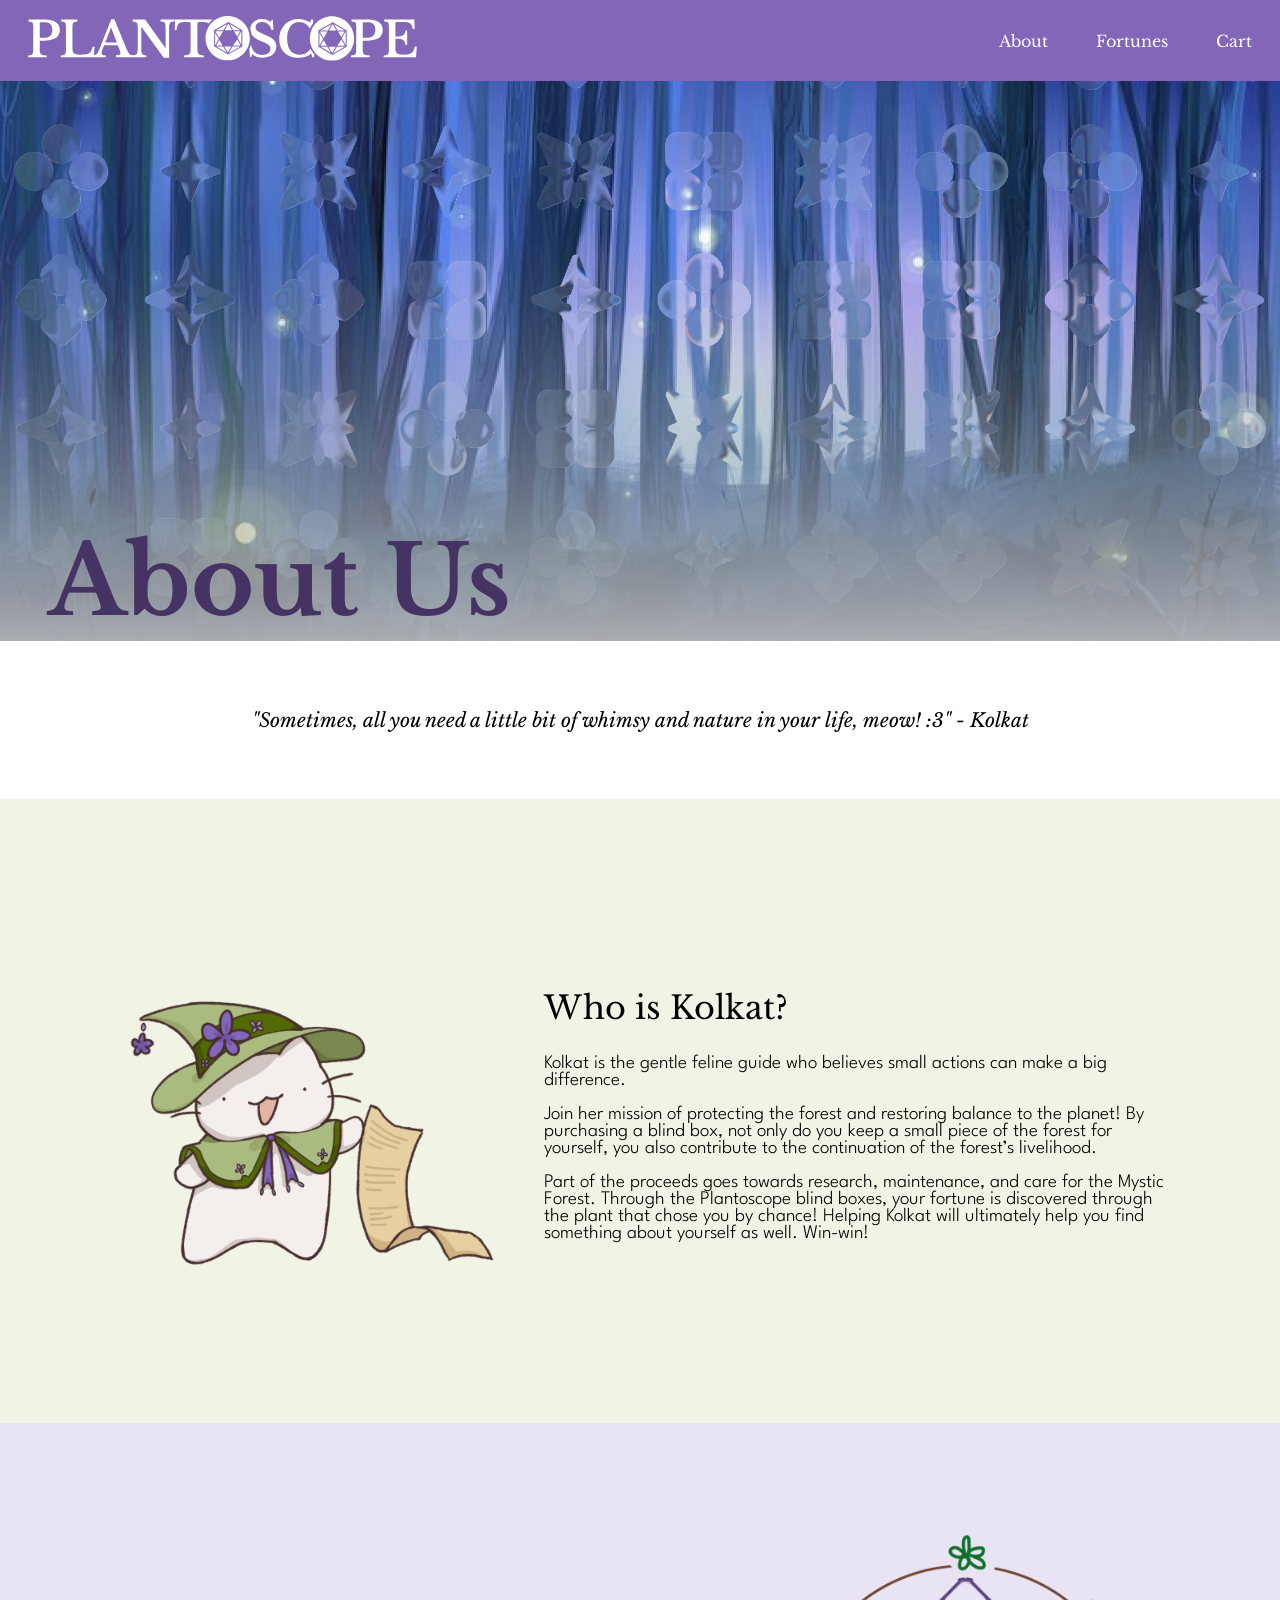
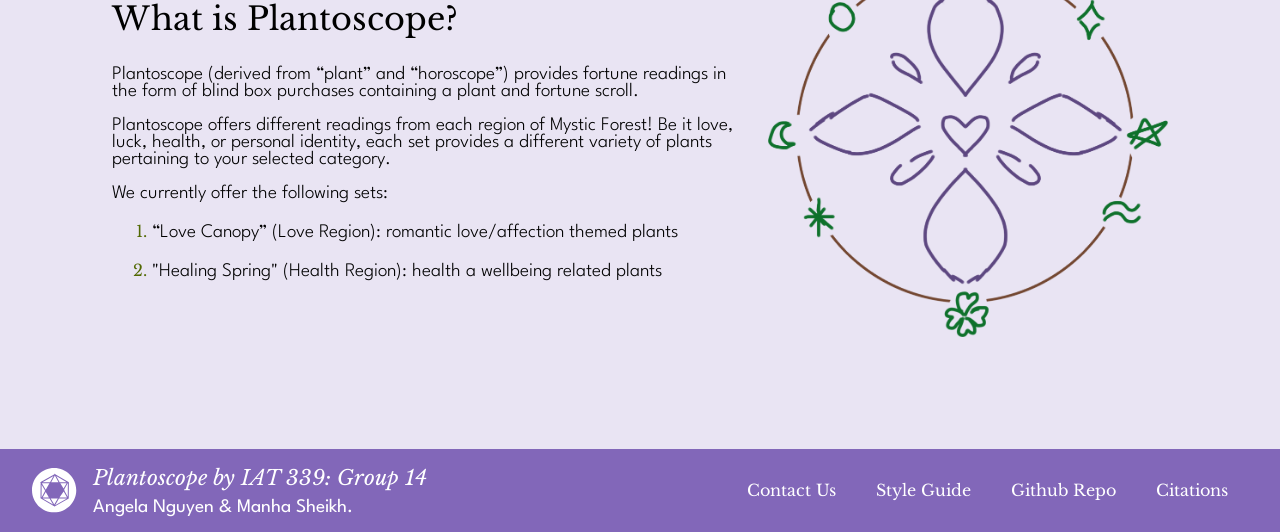
==== commit b365a6c9: "updated hero and box images, heading colours" ====
--- a/about.html
+++ b/about.html
@@ -13,6 +13,7 @@
 
     <link href="css/main.css" rel="stylesheet">
     <link href="css/pages/about-page.css" rel="stylesheet">
+    <link href="css/colours.css" rel="stylesheet">
   </head>
 
   <body class="remove-pad-marg">
@@ -34,8 +35,8 @@
 
       <!-- Hero section -->
       <div class="hero hero-fix">
-        <img class="hero-img" src="img/hero1.svg" alt="hero image">
-        <h1 class="hero-heading">About Us</h1>
+        <img class="hero-img" src="img/hero1.png" alt="hero image">
+        <h1 class="hero-heading heading-purple">About Us</h1>
       </div>
 
       <!-- Rest of body -->
@@ -83,13 +84,23 @@
             provides a different variety of plants pertaining to your selected
             category.
             <br><br>
-            We currently offer the following sets: 
-             <ol type="1">
-          <li class="num-list-green"><p>“Love Canopy” (Love Region): romantic love/affection themed plants</p></li>
-          <li class="num-list-green"><p>"Healing Spring" (Health Region): health a wellbeing related plants </p></li>
-         
-        </ol>
-      
+            We currently offer the following sets:
+          </p>
+
+          <ol type="1">
+            <li class="num-list-green">
+              <p>
+                “Love Canopy” (Love Region): romantic love/affection themed
+                plants
+              </p>
+            </li>
+            <li class="num-list-green">
+              <p>
+                "Healing Spring" (Health Region): health a wellbeing related
+                plants
+              </p>
+            </li>
+          </ol>
         </div>
 
         <img
--- a/css/colours.css
+++ b/css/colours.css
@@ -0,0 +1,62 @@
+/*variables: https://www.w3schools.com/CSS/css3_variables.asp */
+:root {
+  --transition-duration: 0.2s;
+
+  /* purples */
+  --light-greyish-purple: #a59eac;
+  --neutral-purple: #e9e4f3;
+  --light-purple: #9e93c9;
+  --medium-purple: #8267b9;
+  --dark-purple: #534372;
+  --deep-purple: #443363;
+  --pinkish-purple: #beaada;
+
+  /* greens */
+  --light-greyish-green: #969f94;
+  --neutral-green: #f1f3e4;
+  --light-green: #a9ba7f;
+  --medium-green: #739600;
+  --dark-green: #526903;
+  --deep-green: #34410b;
+
+  /* monochromes */
+  --medium-grey: #808080;
+  --light-grey: #cdcdcd;
+  --white: #ffffff;
+  --black: #000000;
+  --off-black: #323232;
+}
+
+.pinkish-purple {
+  background-color: var(--pinkish-purple);
+  color: var(--white);
+}
+
+.green {
+  background-color: var(--medium-green);
+  color: var(--white);
+}
+
+.section-green {
+  background-color: var(--neutral-green);
+}
+
+.section-purple {
+  background-color: var(--neutral-purple);
+}
+
+.light-purple {
+  background-color: var(--neutral-purple);
+}
+
+.heading-black {
+  color: var(--black);
+}
+
+.heading-purple {
+  color: var(--deep-purple);
+}
+
+.heading-green {
+  color: var(--deep-green);
+}
